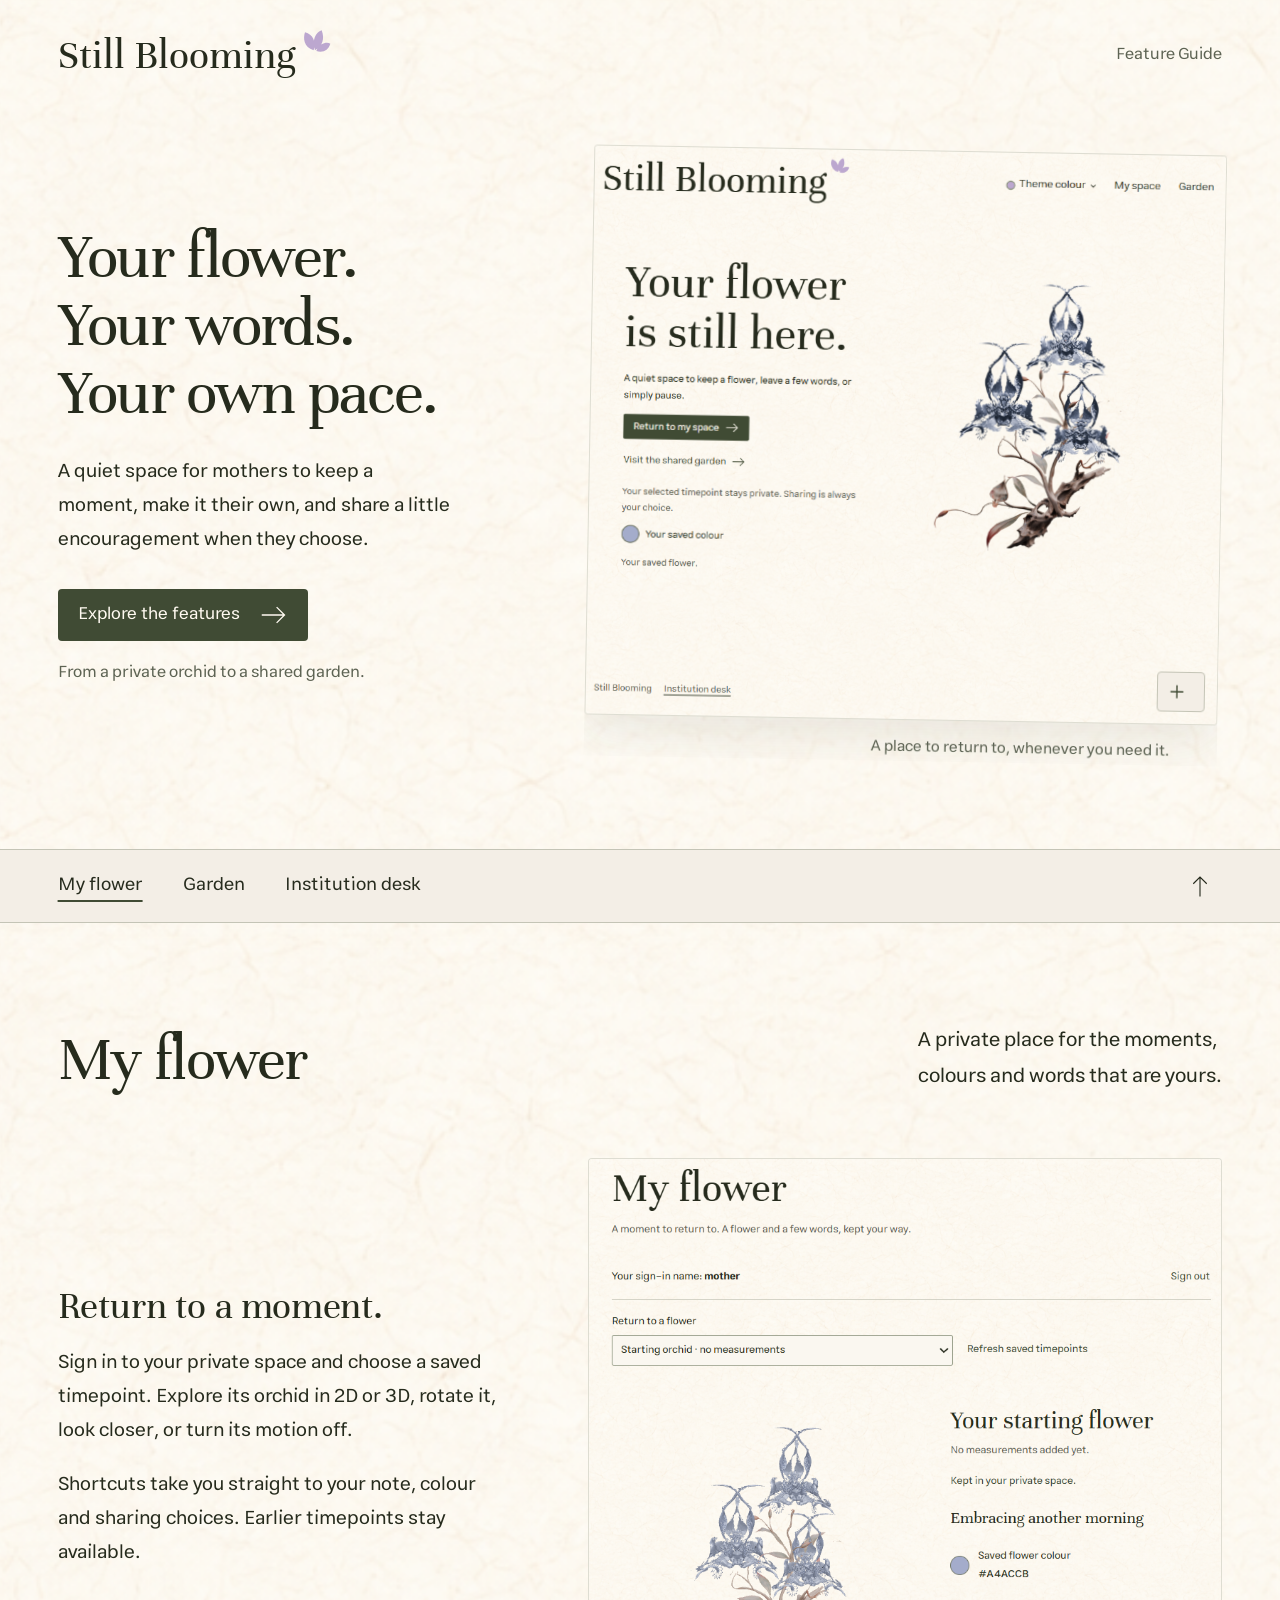
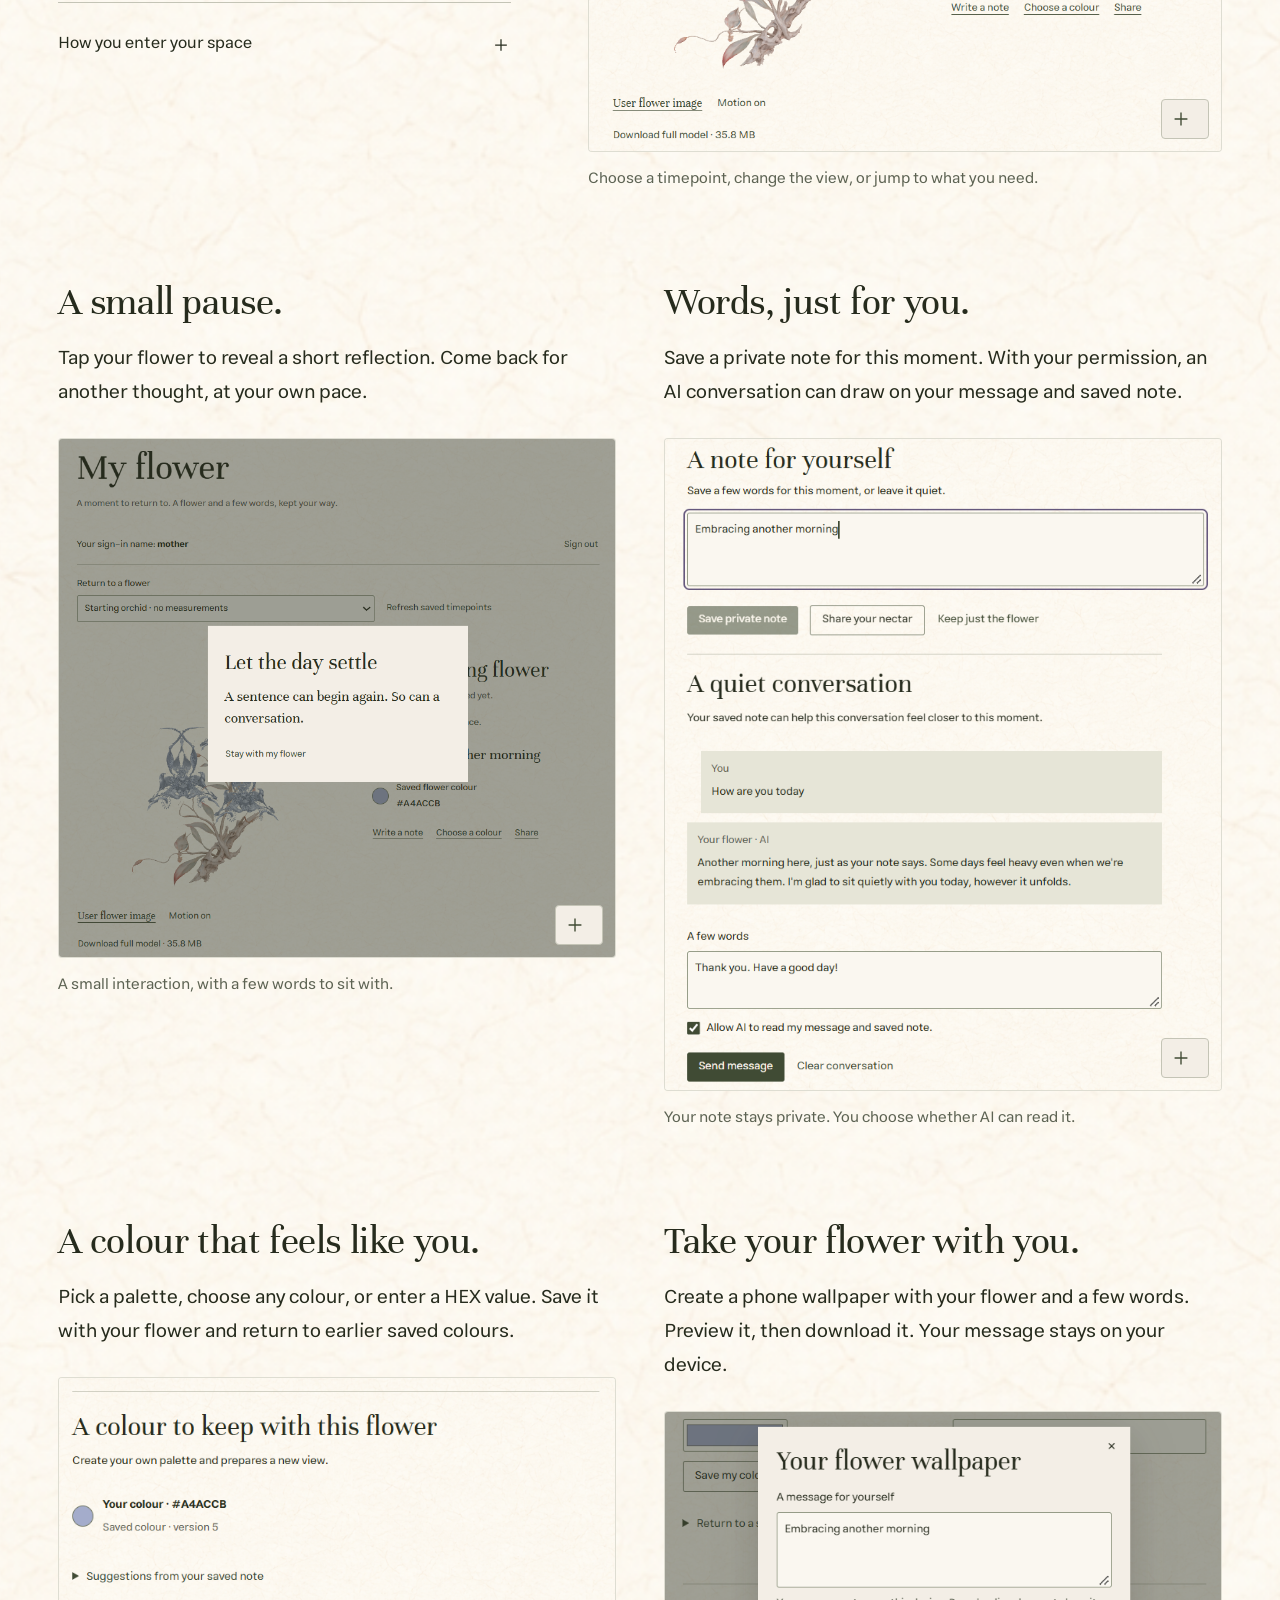
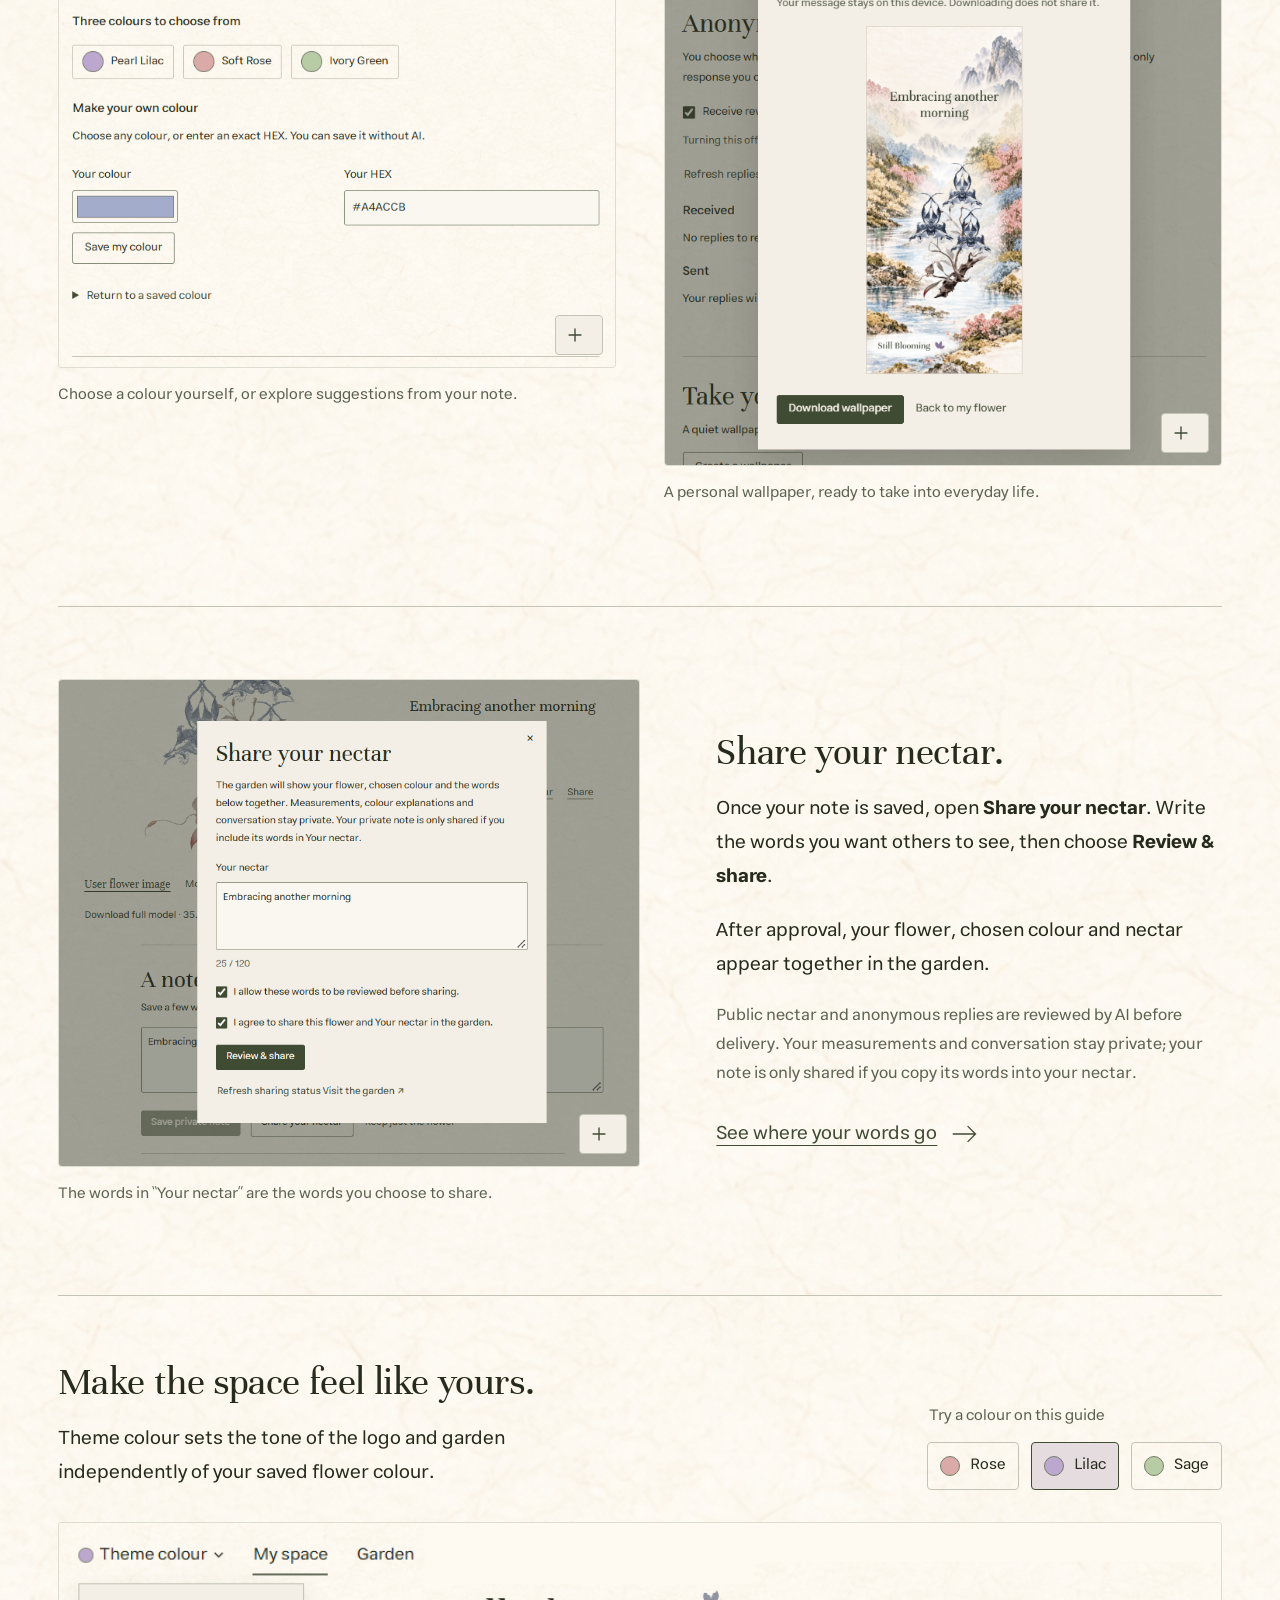
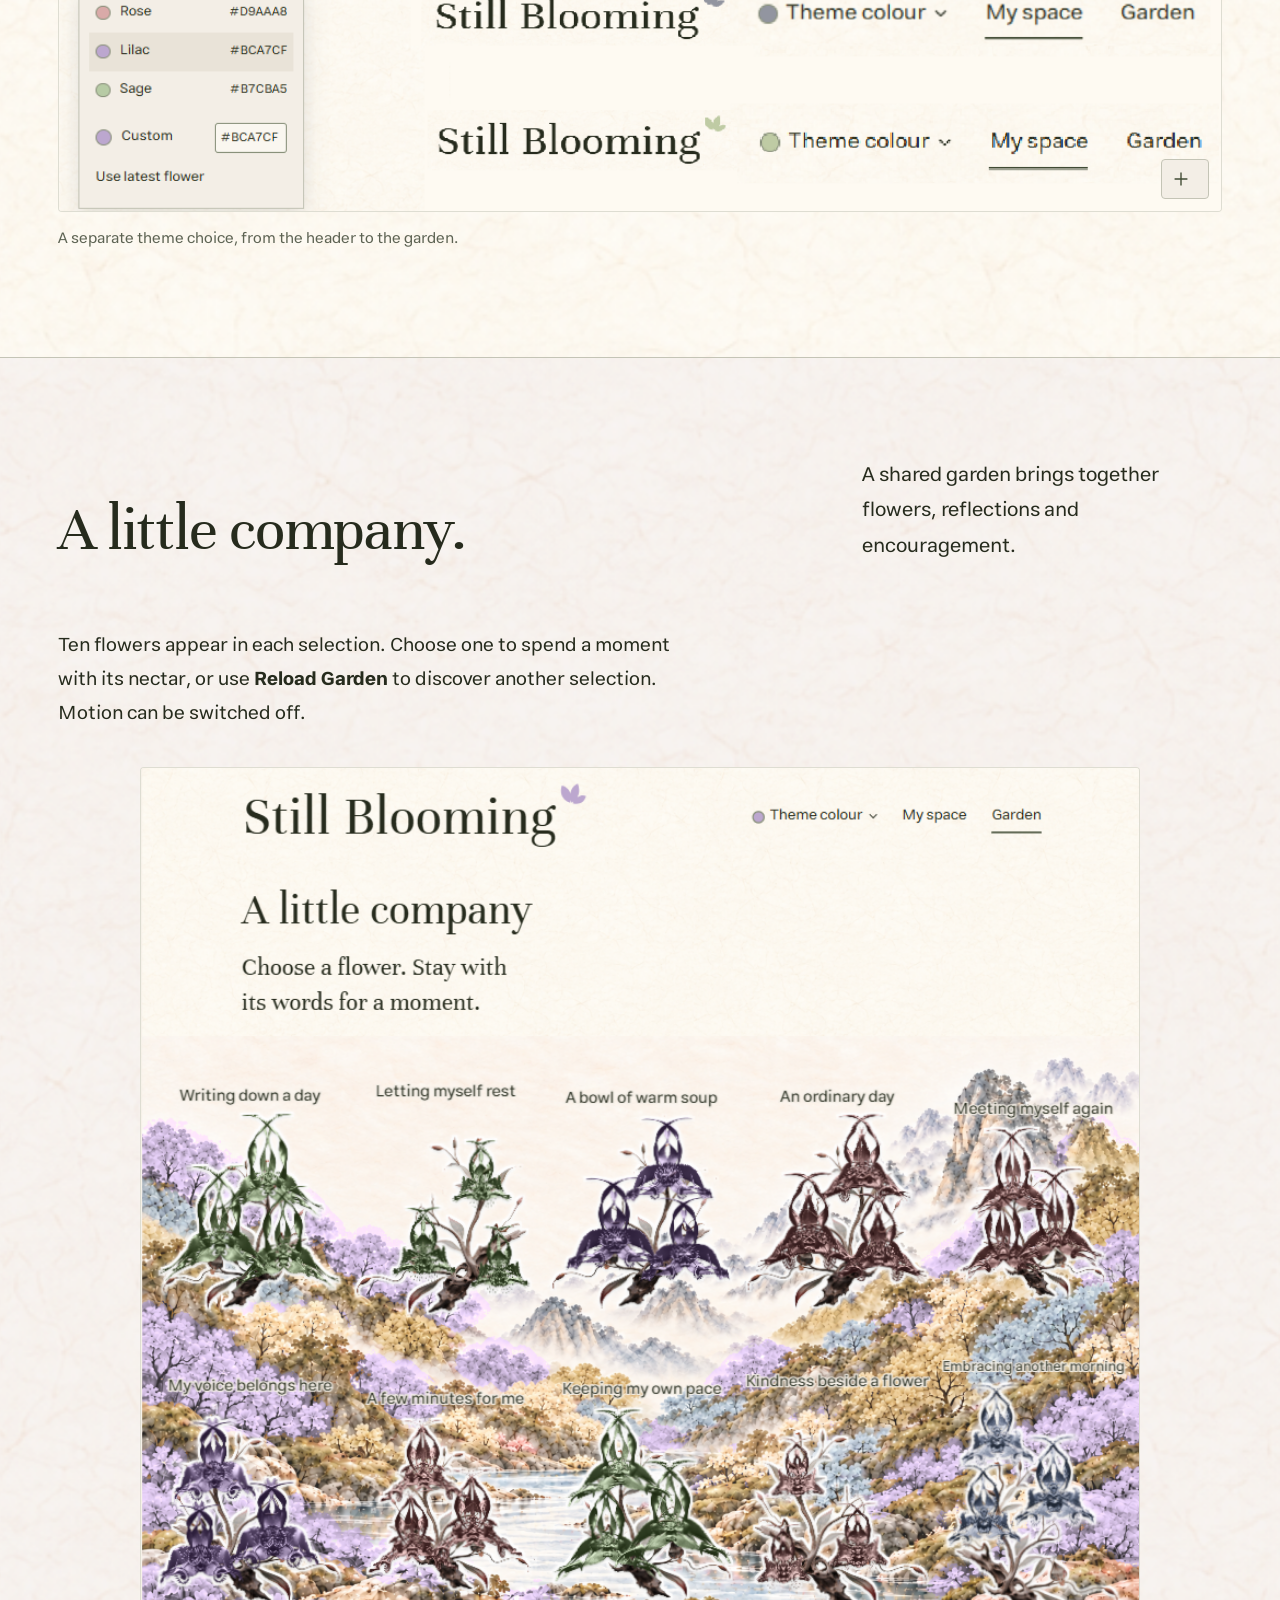
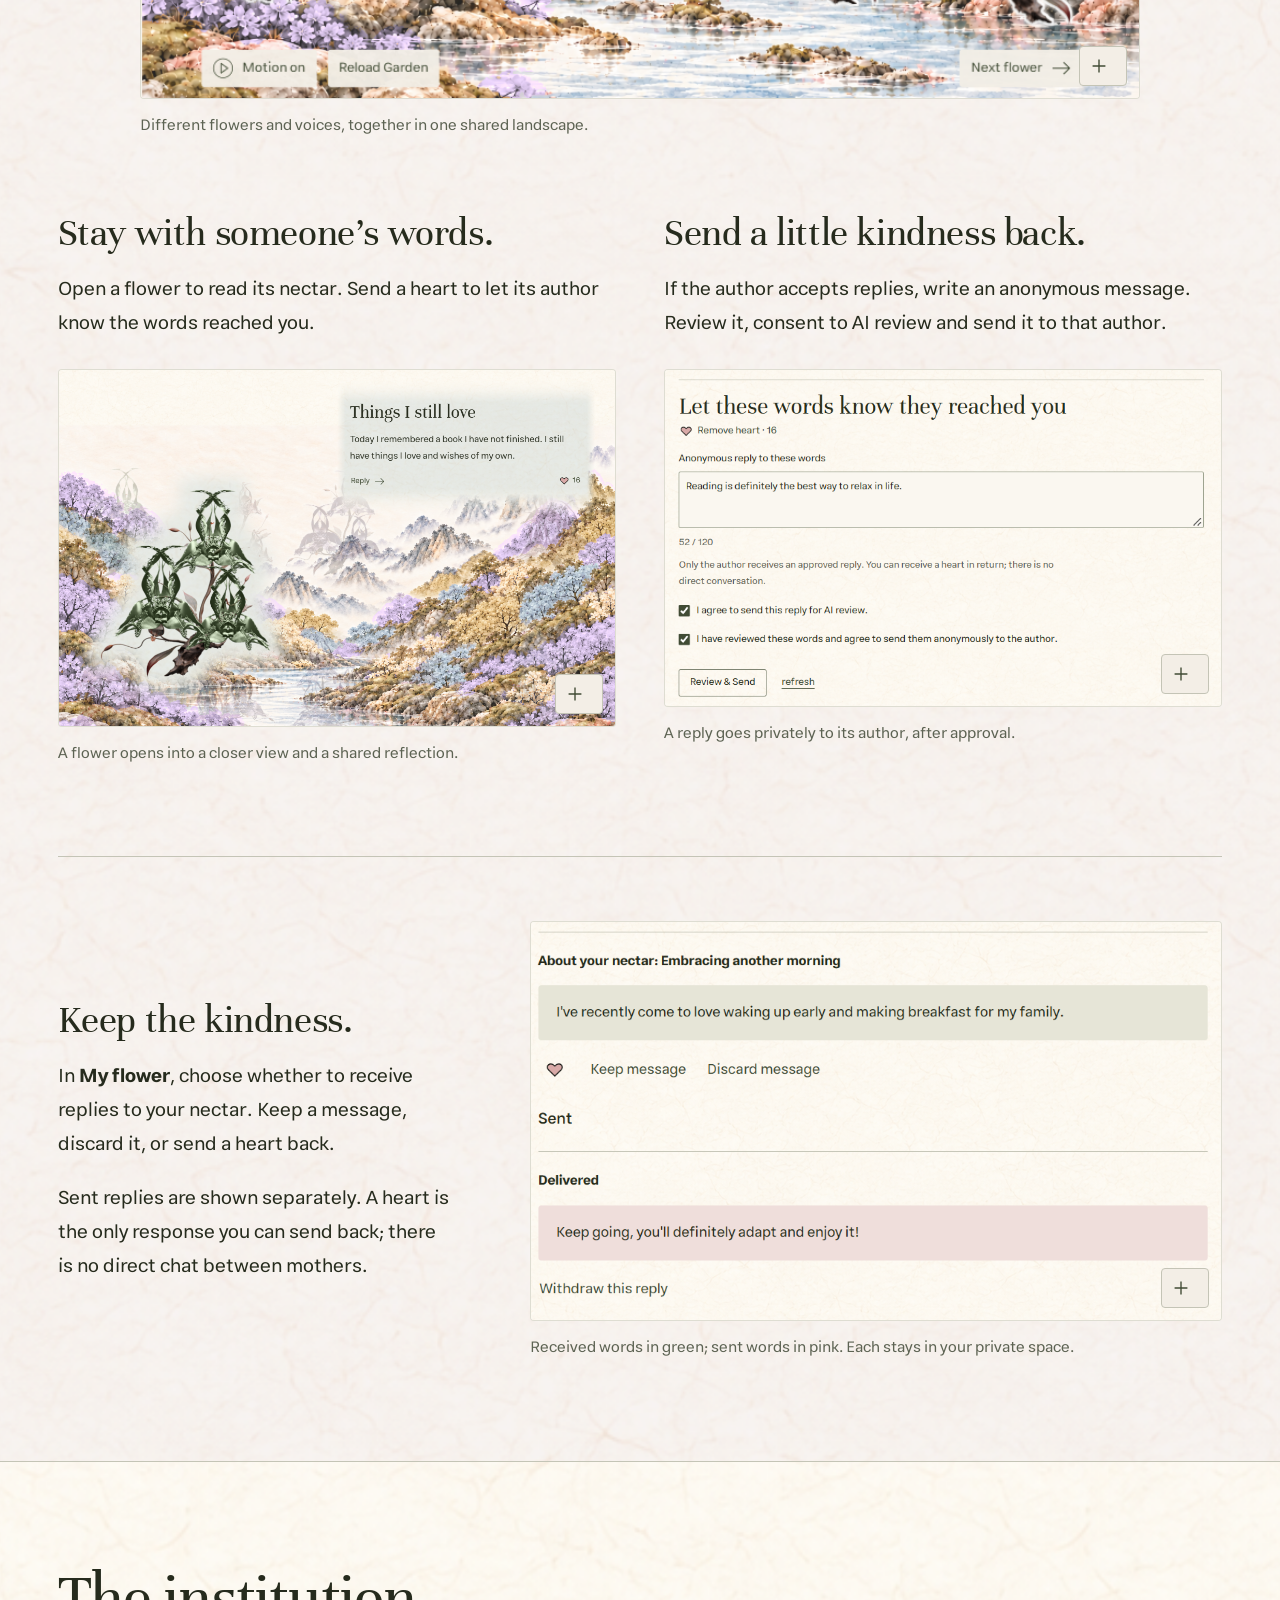
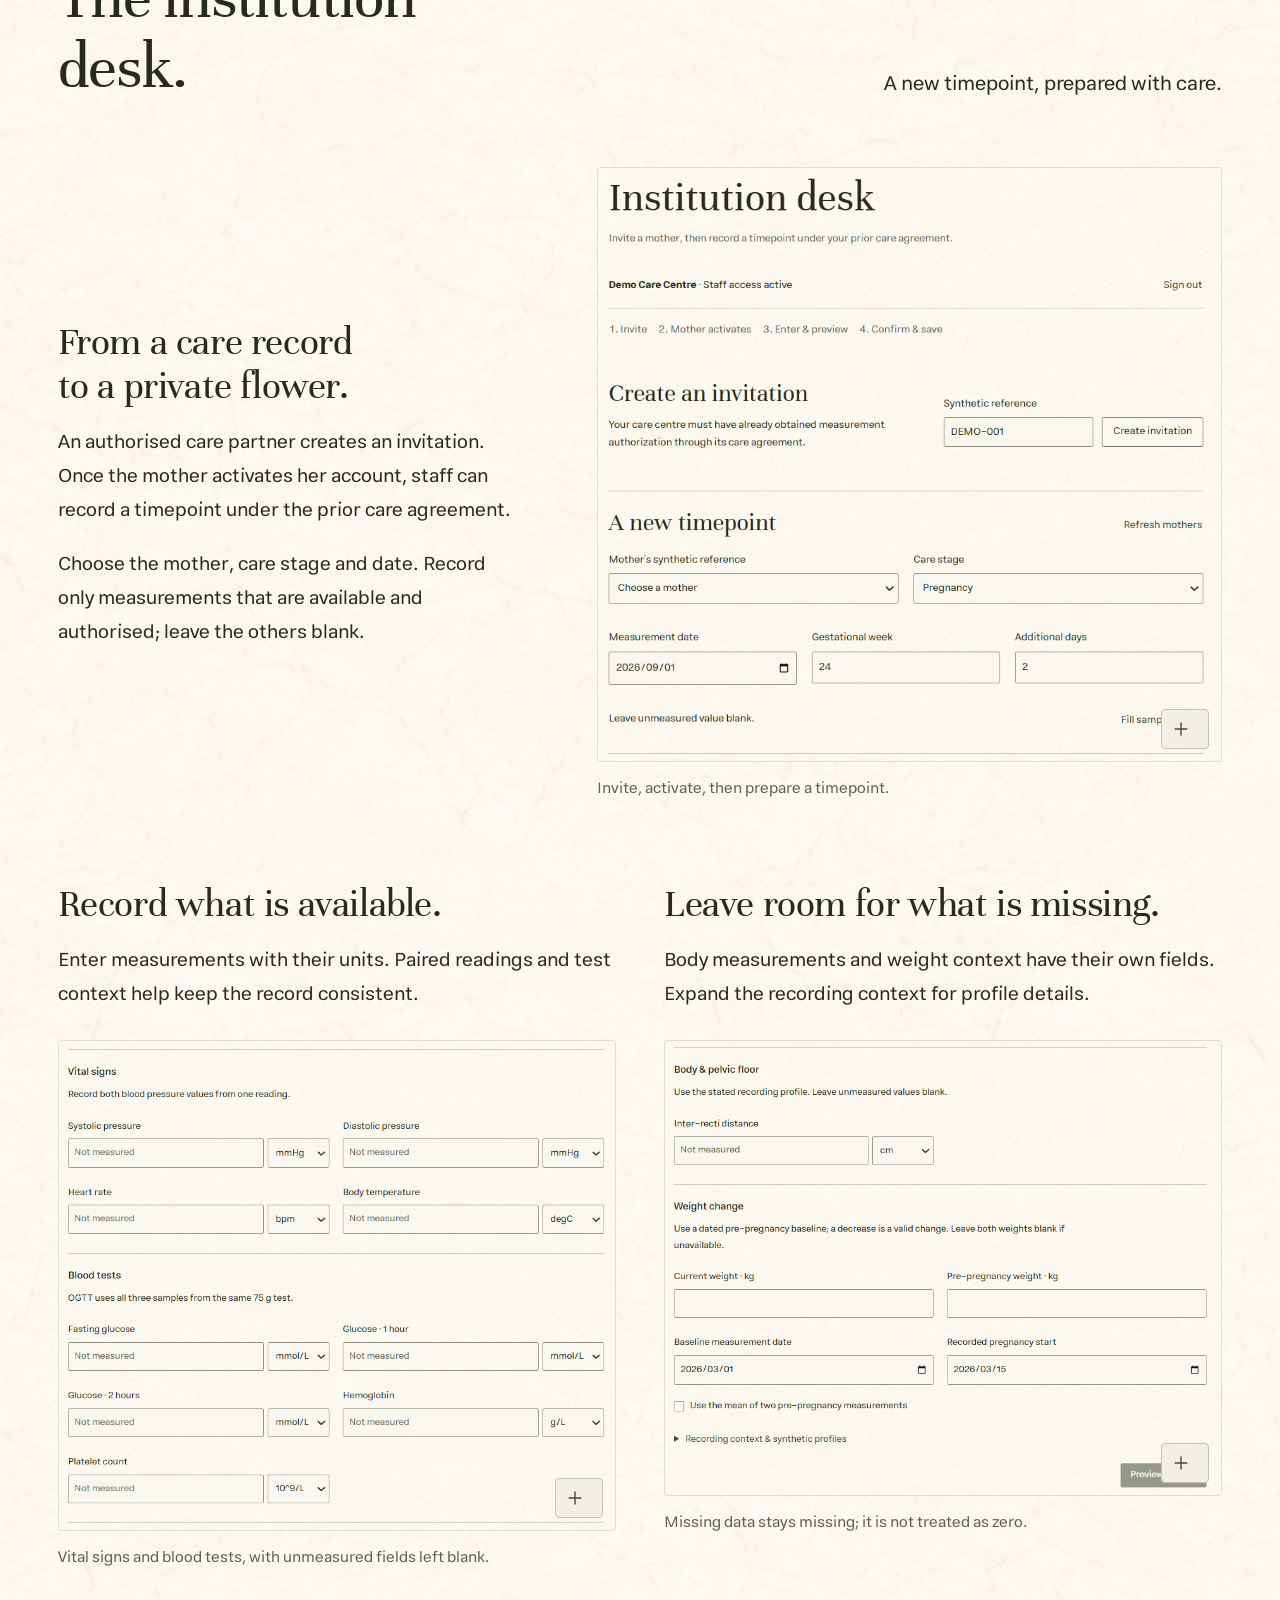
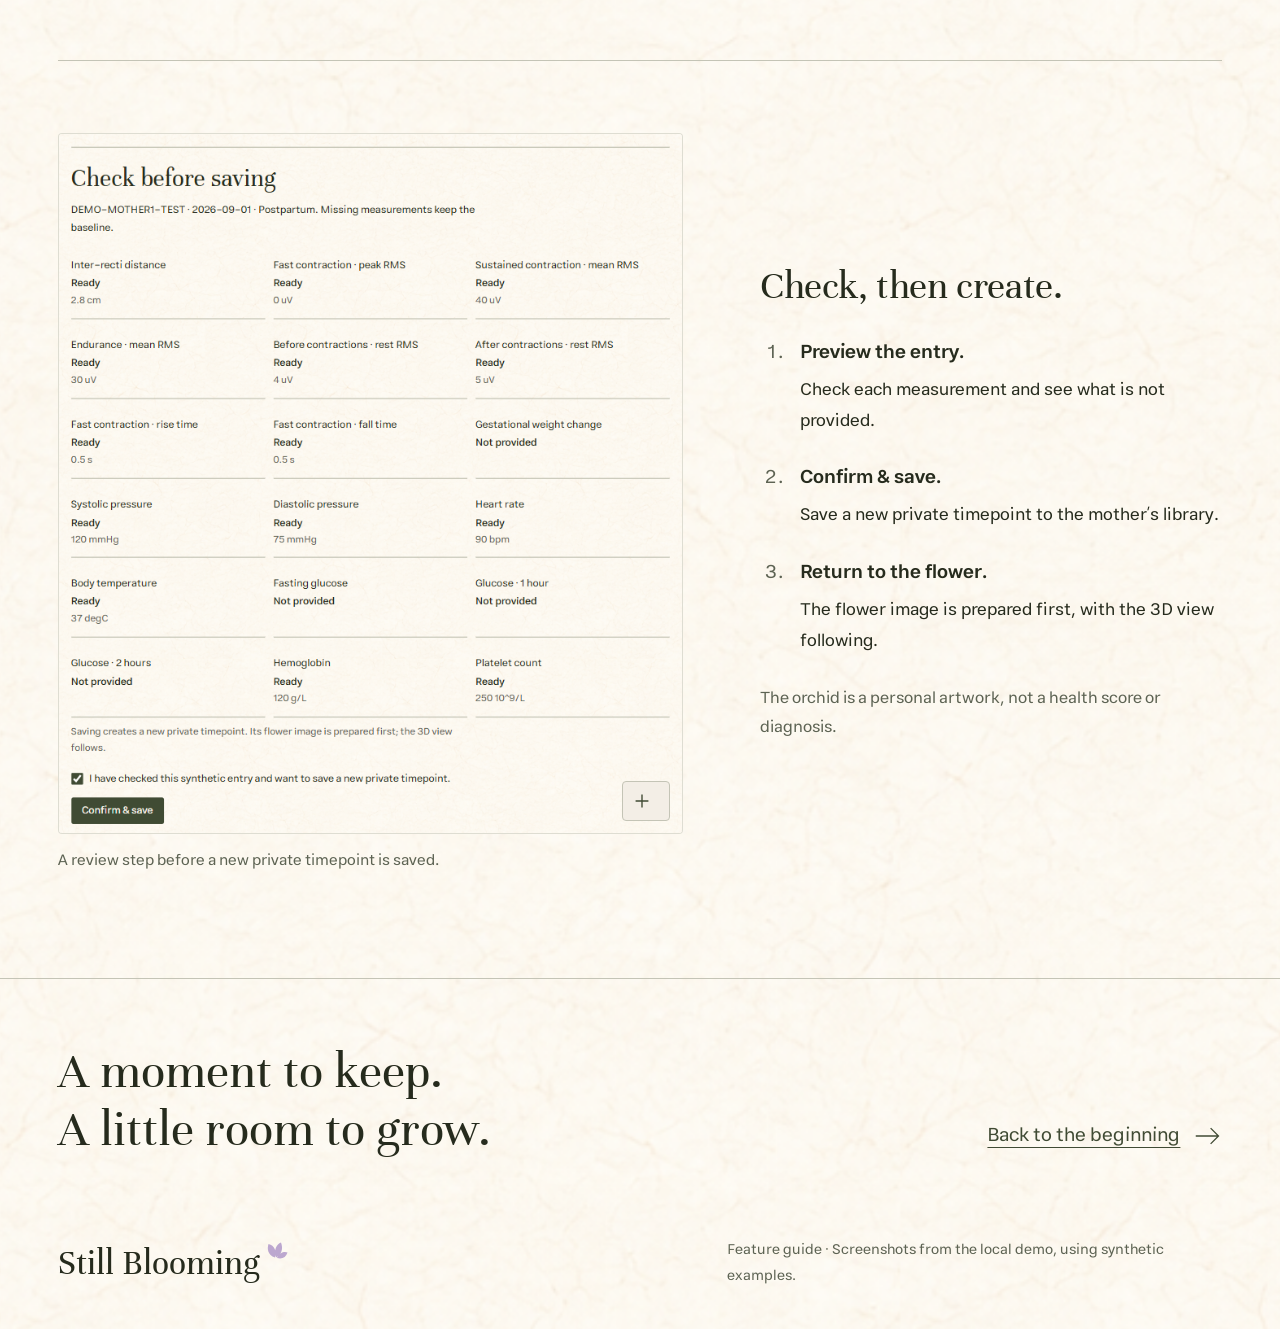
==== index.html @ c8c2586f "Add files via upload Add a feature guide page" ====
<!doctype html>
<html lang="en">
<head>
<meta charset="utf-8"><meta name="viewport" content="width=device-width, initial-scale=1">
<meta name="theme-color" content="#f3eee6"><meta name="description" content="Explore Still Blooming: a private orchid, words of your own, and a shared garden. A visual guide to My flower, Garden, and the Institution desk.">
<title>Still Blooming — Explore the features</title>
<link rel="icon" href="./assets/favicon.svg?v=2" type="image/svg+xml" sizes="any">
<link rel="icon" href="./assets/favicon.png?v=2" type="image/png" sizes="32x32">
<link rel="preload" href="./assets/fonts/Unna-Regular.ttf" as="font" type="font/ttf" crossorigin>
<link rel="stylesheet" href="./styles.css"><script src="./script.js" defer></script>
</head>
<body>
<a class="skip-link" href="#main">Skip to features</a>
<header class="site-header wrap"><a class="brand" href="#top" aria-label="Still Blooming, back to top">Still Blooming<svg viewBox="0 0 48 40" aria-hidden="true"><path fill="currentColor" d="M22 31C7 26 6 13 9 4c12 3 17 14 13 27Z M24 31C19 16 25 4 34 1c5 13 1 24-10 30Z M26 32c5-12 16-14 21-11-3 10-11 14-21 11Z"/></svg></a><span class="guide-label">Feature Guide</span></header>
<main id="main">
<div id="top" class="hero wrap">
<div class="hero-copy"><h1>Your flower.<br>Your words.<br>Your own pace.</h1><p>A quiet space for mothers to keep a moment, make it their own, and share a little encouragement when they choose.</p><a class="primary-link" href="#my-flower">Explore the features <svg viewBox="0 0 32 24" aria-hidden="true"><path d="M2 12h26M19 3l9 9-9 9" fill="none" stroke="currentColor" stroke-width="1.5"/></svg></a><p class="hero-note">From a private orchid to a shared garden.</p></div>
<div class="hero-image"><figure class="screen"><a class="screen-link" href="images/01.png" data-viewer aria-label="Enlarge: Still Blooming home with a sculptural orchid and links to the private space and shared garden"><img src="images/01.png" width="943" height="849" alt="Still Blooming home with a sculptural orchid and links to the private space and shared garden" fetchpriority="high" decoding="async"><span class="enlarge"><svg viewBox="0 0 24 24" aria-hidden="true"><path d="M5 12h14M12 5v14" fill="none" stroke="currentColor" stroke-width="1.5"/></svg><span>View screenshot</span></span></a><figcaption>A place to return to, whenever you need it.</figcaption></figure></div>
</div>
<nav class="chapter-nav" aria-label="Feature chapters"><div class="wrap nav-inner"><a href="#my-flower" aria-current="location">My flower</a><a href="#garden">Garden</a><a href="#institution">Institution desk</a><a class="to-top" href="#top" aria-label="Back to top"><svg viewBox="0 0 32 24" aria-hidden="true"><path d="M2 12h26M19 3l9 9-9 9" fill="none" stroke="currentColor" stroke-width="1.5"/></svg></a></div></nav>
<section id="my-flower" class="chapter wrap" aria-labelledby="flower-title">
<div class="chapter-heading"><h2 id="flower-title">My flower</h2><p>A private place for the moments,<br class="desktop-break"> colours and words that are yours.</p></div>
<div class="feature-row overview-row">
<div class="feature-copy"><h3>Return to a moment.</h3><p>Sign in to your private space and choose a saved timepoint. Explore its orchid in 2D or 3D, rotate it, look closer, or turn its motion off.</p><p>Shortcuts take you straight to your note, colour and sharing choices. Earlier timepoints stay available.</p>
<details class="entry-detail"><summary>How you enter your space <svg viewBox="0 0 24 24" aria-hidden="true"><path d="M5 12h14M12 5v14" fill="none" stroke="currentColor" stroke-width="1.5"/></svg></summary><p>An invitation lets you activate your account. After that, return with your orchid sign-in name and password.</p><figure class="screen"><a class="screen-link" href="images/02.png" data-viewer aria-label="Enlarge: Sign-in screen for a mother’s private orchid account"><img src="images/02.png" width="955" height="837" alt="Sign-in screen for a mother’s private orchid account" loading="lazy" decoding="async"><span class="enlarge"><svg viewBox="0 0 24 24" aria-hidden="true"><path d="M5 12h14M12 5v14" fill="none" stroke="currentColor" stroke-width="1.5"/></svg><span>View screenshot</span></span></a><figcaption>Your sign-in opens your private orchid space.</figcaption></figure></details></div>
<figure class="screen"><a class="screen-link" href="images/03.png" data-viewer aria-label="Enlarge: My flower with a saved orchid, timepoint selector, motion control and note, colour and sharing shortcuts"><img src="images/03.png" width="889" height="831" alt="My flower with a saved orchid, timepoint selector, motion control and note, colour and sharing shortcuts" loading="lazy" decoding="async"><span class="enlarge"><svg viewBox="0 0 24 24" aria-hidden="true"><path d="M5 12h14M12 5v14" fill="none" stroke="currentColor" stroke-width="1.5"/></svg><span>View screenshot</span></span></a><figcaption>Choose a timepoint, change the view, or jump to what you need.</figcaption></figure>
</div>
<div class="feature-pair">
<article class="feature"><h3>A small pause.</h3><p>Tap your flower to reveal a short reflection. Come back for another thought, at your own pace.</p><figure class="screen"><a class="screen-link" href="images/04.png" data-viewer aria-label="Enlarge: A reflection opens when the private orchid is tapped"><img src="images/04.png" width="897" height="835" alt="A reflection opens when the private orchid is tapped" loading="lazy" decoding="async"><span class="enlarge"><svg viewBox="0 0 24 24" aria-hidden="true"><path d="M5 12h14M12 5v14" fill="none" stroke="currentColor" stroke-width="1.5"/></svg><span>View screenshot</span></span></a><figcaption>A small interaction, with a few words to sit with.</figcaption></figure></article>
<article class="feature"><h3>Words, just for you.</h3><p>Save a private note for this moment. With your permission, an AI conversation can draw on your message and saved note.</p><figure class="screen"><a class="screen-link" href="images/05.png" data-viewer aria-label="Enlarge: Saved private note and a consented AI conversation with the flower"><img src="images/05.png" width="726" height="849" alt="Saved private note and a consented AI conversation with the flower" loading="lazy" decoding="async"><span class="enlarge"><svg viewBox="0 0 24 24" aria-hidden="true"><path d="M5 12h14M12 5v14" fill="none" stroke="currentColor" stroke-width="1.5"/></svg><span>View screenshot</span></span></a><figcaption>Your note stays private. You choose whether AI can read it.</figcaption></figure></article>
</div>
<div class="feature-pair">
<article class="feature"><h3>A colour that feels like you.</h3><p>Pick a palette, choose any colour, or enter a HEX value. Save it with your flower and return to earlier saved colours.</p><figure class="screen"><a class="screen-link" href="images/06.png" data-viewer aria-label="Enlarge: Flower colour settings with three palettes, a custom picker, HEX input and saved colour versions"><img src="images/06.png" width="712" height="753" alt="Flower colour settings with three palettes, a custom picker, HEX input and saved colour versions" loading="lazy" decoding="async"><span class="enlarge"><svg viewBox="0 0 24 24" aria-hidden="true"><path d="M5 12h14M12 5v14" fill="none" stroke="currentColor" stroke-width="1.5"/></svg><span>View screenshot</span></span></a><figcaption>Choose a colour yourself, or explore suggestions from your note.</figcaption></figure></article>
<article class="feature"><h3>Take your flower with you.</h3><p>Create a phone wallpaper with your flower and a few words. Preview it, then download it. Your message stays on your device.</p><figure class="screen"><a class="screen-link" href="images/07.png" data-viewer aria-label="Enlarge: Wallpaper preview with a personal message, orchid, mountain landscape and download control"><img src="images/07.png" width="717" height="841" alt="Wallpaper preview with a personal message, orchid, mountain landscape and download control" loading="lazy" decoding="async"><span class="enlarge"><svg viewBox="0 0 24 24" aria-hidden="true"><path d="M5 12h14M12 5v14" fill="none" stroke="currentColor" stroke-width="1.5"/></svg><span>View screenshot</span></span></a><figcaption>A personal wallpaper, ready to take into everyday life.</figcaption></figure></article>
</div>
<article class="feature-row share-row">
<figure class="screen"><a class="screen-link" href="images/08.png" data-viewer aria-label="Enlarge: Share your nectar dialog with public message, review consent and sharing consent"><img src="images/08.png" width="847" height="709" alt="Share your nectar dialog with public message, review consent and sharing consent" loading="lazy" decoding="async"><span class="enlarge"><svg viewBox="0 0 24 24" aria-hidden="true"><path d="M5 12h14M12 5v14" fill="none" stroke="currentColor" stroke-width="1.5"/></svg><span>View screenshot</span></span></a><figcaption>The words in “Your nectar” are the words you choose to share.</figcaption></figure>
<div class="feature-copy"><h3>Share your nectar.</h3><p>Once your note is saved, open <strong>Share your nectar</strong>. Write the words you want others to see, then choose <strong>Review &amp; share</strong>.</p><p>After approval, your flower, chosen colour and nectar appear together in the garden.</p><p class="quiet-note">Public nectar and anonymous replies are reviewed by AI before delivery. Your measurements and conversation stay private; your note is only shared if you copy its words into your nectar.</p><a class="text-link" href="#garden">See where your words go <svg viewBox="0 0 32 24" aria-hidden="true"><path d="M2 12h26M19 3l9 9-9 9" fill="none" stroke="currentColor" stroke-width="1.5"/></svg></a></div>
</article>
<article class="theme-feature"><div class="theme-intro"><div><h3>Make the space feel like yours.</h3><p>Theme colour sets the tone of the logo and garden independently of your saved flower colour.</p></div><fieldset class="theme-controls"><legend>Try a colour on this guide</legend><button type="button" data-theme="rose" aria-pressed="false"><span class="swatch rose"></span>Rose</button><button type="button" data-theme="lilac" aria-pressed="true"><span class="swatch lilac"></span>Lilac</button><button type="button" data-theme="sage" aria-pressed="false"><span class="swatch sage"></span>Sage</button></fieldset></div><figure class="screen"><a class="screen-link" href="images/09.png" data-viewer aria-label="Enlarge: Theme colour menu and logo examples in lilac and sage"><img src="images/09.png" width="1081" height="268" alt="Theme colour menu and logo examples in lilac and sage" loading="lazy" decoding="async"><span class="enlarge"><svg viewBox="0 0 24 24" aria-hidden="true"><path d="M5 12h14M12 5v14" fill="none" stroke="currentColor" stroke-width="1.5"/></svg><span>View screenshot</span></span></a><figcaption>A separate theme choice, from the header to the garden.</figcaption></figure></article>
</section>
<section id="garden" class="garden-chapter" aria-labelledby="garden-title"><div class="wrap">
<div class="chapter-heading"><h2 id="garden-title">A little company.</h2><p>A shared garden brings together flowers, reflections and encouragement.</p></div>
<div class="garden-intro"><p>Ten flowers appear in each selection. Choose one to spend a moment with its nectar, or use <strong>Reload Garden</strong> to discover another selection. Motion can be switched off.</p></div>
<figure class="screen"><a class="screen-link" href="images/14.png" data-viewer aria-label="Enlarge: Garden with ten orchids and their shared words in a layered mountain and river landscape"><img src="images/14.png" width="912" height="850" alt="Garden with ten orchids and their shared words in a layered mountain and river landscape" loading="lazy" decoding="async"><span class="enlarge"><svg viewBox="0 0 24 24" aria-hidden="true"><path d="M5 12h14M12 5v14" fill="none" stroke="currentColor" stroke-width="1.5"/></svg><span>View screenshot</span></span></a><figcaption>Different flowers and voices, together in one shared landscape.</figcaption></figure>
<div class="feature-pair garden-pair"><article class="feature"><h3>Stay with someone’s words.</h3><p>Open a flower to read its nectar. Send a heart to let its author know the words reached you.</p><figure class="screen"><a class="screen-link" href="images/15.png" data-viewer aria-label="Enlarge: Selected garden flower with the nectar Things I still love and an anonymous heart control"><img src="images/15.png" width="1074" height="687" alt="Selected garden flower with the nectar Things I still love and an anonymous heart control" loading="lazy" decoding="async"><span class="enlarge"><svg viewBox="0 0 24 24" aria-hidden="true"><path d="M5 12h14M12 5v14" fill="none" stroke="currentColor" stroke-width="1.5"/></svg><span>View screenshot</span></span></a><figcaption>A flower opens into a closer view and a shared reflection.</figcaption></figure></article><article class="feature"><h3>Send a little kindness back.</h3><p>If the author accepts replies, write an anonymous message. Review it, consent to AI review and send it to that author.</p><figure class="screen"><a class="screen-link" href="images/16.png" data-viewer aria-label="Enlarge: Anonymous reply form with review consent and Review and Send button"><img src="images/16.png" width="816" height="493" alt="Anonymous reply form with review consent and Review and Send button" loading="lazy" decoding="async"><span class="enlarge"><svg viewBox="0 0 24 24" aria-hidden="true"><path d="M5 12h14M12 5v14" fill="none" stroke="currentColor" stroke-width="1.5"/></svg><span>View screenshot</span></span></a><figcaption>A reply goes privately to its author, after approval.</figcaption></figure></article></div>
<article class="feature-row inbox-row"><div class="feature-copy"><h3>Keep the kindness.</h3><p>In <strong>My flower</strong>, choose whether to receive replies to your nectar. Keep a message, discard it, or send a heart back.</p><p>Sent replies are shown separately. A heart is the only response you can send back; there is no direct chat between mothers.</p></div><figure class="screen"><a class="screen-link" href="images/17.png" data-viewer aria-label="Enlarge: Private received and delivered replies, with keep, discard, return heart and withdraw controls"><img src="images/17.png" width="928" height="535" alt="Private received and delivered replies, with keep, discard, return heart and withdraw controls" loading="lazy" decoding="async"><span class="enlarge"><svg viewBox="0 0 24 24" aria-hidden="true"><path d="M5 12h14M12 5v14" fill="none" stroke="currentColor" stroke-width="1.5"/></svg><span>View screenshot</span></span></a><figcaption>Received words in green; sent words in pink. Each stays in your private space.</figcaption></figure></article>
</div></section>
<section id="institution" class="chapter wrap institution-chapter" aria-labelledby="institution-title">
<div class="chapter-heading"><h2 id="institution-title">The institution desk.</h2><p>A new timepoint, prepared with care.</p></div>
<article class="feature-row institution-intro"><div class="feature-copy"><h3>From a care record to a private flower.</h3><p>An authorised care partner creates an invitation. Once the mother activates her account, staff can record a timepoint under the prior care agreement.</p><p>Choose the mother, care stage and date. Record only measurements that are available and authorised; leave the others blank.</p></div><figure class="screen"><a class="screen-link" href="images/18.png" data-viewer aria-label="Enlarge: Institution desk with invitation form, mother selector, pregnancy or postpartum stage, and measurement date"><img src="images/18.png" width="883" height="840" alt="Institution desk with invitation form, mother selector, pregnancy or postpartum stage, and measurement date" loading="lazy" decoding="async"><span class="enlarge"><svg viewBox="0 0 24 24" aria-hidden="true"><path d="M5 12h14M12 5v14" fill="none" stroke="currentColor" stroke-width="1.5"/></svg><span>View screenshot</span></span></a><figcaption>Invite, activate, then prepare a timepoint.</figcaption></figure></article>
<div class="feature-pair form-pair"><article class="feature"><h3>Record what is available.</h3><p>Enter measurements with their units. Paired readings and test context help keep the record consistent.</p><figure class="screen"><a class="screen-link" href="images/19.png" data-viewer aria-label="Enlarge: Institution measurement fields for blood pressure, heart rate, temperature, glucose and blood count"><img src="images/19.png" width="874" height="768" alt="Institution measurement fields for blood pressure, heart rate, temperature, glucose and blood count" loading="lazy" decoding="async"><span class="enlarge"><svg viewBox="0 0 24 24" aria-hidden="true"><path d="M5 12h14M12 5v14" fill="none" stroke="currentColor" stroke-width="1.5"/></svg><span>View screenshot</span></span></a><figcaption>Vital signs and blood tests, with unmeasured fields left blank.</figcaption></figure></article><article class="feature"><h3>Leave room for what is missing.</h3><p>Body measurements and weight context have their own fields. Expand the recording context for profile details.</p><figure class="screen"><a class="screen-link" href="images/20.png" data-viewer aria-label="Enlarge: Body measurement and pregnancy weight fields with expandable recording context"><img src="images/20.png" width="880" height="717" alt="Body measurement and pregnancy weight fields with expandable recording context" loading="lazy" decoding="async"><span class="enlarge"><svg viewBox="0 0 24 24" aria-hidden="true"><path d="M5 12h14M12 5v14" fill="none" stroke="currentColor" stroke-width="1.5"/></svg><span>View screenshot</span></span></a><figcaption>Missing data stays missing; it is not treated as zero.</figcaption></figure></article></div>
<article class="feature-row preview-row"><figure class="screen"><a class="screen-link" href="images/21.png" data-viewer aria-label="Enlarge: Check before saving screen with ready and not provided measurement statuses and Confirm and save button"><img src="images/21.png" width="766" height="859" alt="Check before saving screen with ready and not provided measurement statuses and Confirm and save button" loading="lazy" decoding="async"><span class="enlarge"><svg viewBox="0 0 24 24" aria-hidden="true"><path d="M5 12h14M12 5v14" fill="none" stroke="currentColor" stroke-width="1.5"/></svg><span>View screenshot</span></span></a><figcaption>A review step before a new private timepoint is saved.</figcaption></figure><div class="feature-copy"><h3>Check, then create.</h3><ol class="care-steps"><li><strong>Preview the entry.</strong><span>Check each measurement and see what is not provided.</span></li><li><strong>Confirm &amp; save.</strong><span>Save a new private timepoint to the mother’s library.</span></li><li><strong>Return to the flower.</strong><span>The flower image is prepared first, with the 3D view following.</span></li></ol><p class="quiet-note">The orchid is a personal artwork, not a health score or diagnosis.</p></div></article>
</section>
<div class="closing wrap"><p>A moment to keep.<br>A little room to grow.</p><a class="text-link" href="#top">Back to the beginning <svg viewBox="0 0 32 24" aria-hidden="true"><path d="M2 12h26M19 3l9 9-9 9" fill="none" stroke="currentColor" stroke-width="1.5"/></svg></a></div>
</main>
<footer class="site-footer wrap"><a class="brand footer-brand" href="#top">Still Blooming<svg viewBox="0 0 48 40" aria-hidden="true"><path fill="currentColor" d="M22 31C7 26 6 13 9 4c12 3 17 14 13 27Z M24 31C19 16 25 4 34 1c5 13 1 24-10 30Z M26 32c5-12 16-14 21-11-3 10-11 14-21 11Z"/></svg></a><p>Feature guide · Screenshots from the local demo, using synthetic examples.</p></footer>
<dialog class="image-dialog" aria-label="Screenshot viewer"><div class="viewer-toolbar"><span id="viewer-count"></span><div class="viewer-tools"><button type="button" id="viewer-size" aria-pressed="false">Actual size</button><button type="button" id="viewer-close" aria-label="Close screenshot">Close <span aria-hidden="true">×</span></button></div></div><div class="viewer-stage" tabindex="0" aria-label="Screenshot; scroll to explore at actual size"><img id="viewer-image" src="images/01.png" alt="Still Blooming home screenshot"></div><div class="viewer-bottom"><button type="button" id="viewer-prev" aria-label="Previous screenshot"><svg viewBox="0 0 32 24" aria-hidden="true"><path d="M2 12h26M19 3l9 9-9 9" fill="none" stroke="currentColor" stroke-width="1.5"/></svg></button><p id="viewer-caption" aria-live="polite"></p><button type="button" id="viewer-next" aria-label="Next screenshot"><svg viewBox="0 0 32 24" aria-hidden="true"><path d="M2 12h26M19 3l9 9-9 9" fill="none" stroke="currentColor" stroke-width="1.5"/></svg></button></div></dialog>
</body></html>
---- styles.css ----
@font-face{font-family:Unna;src:url('./assets/fonts/Unna-Regular.ttf') format('truetype');font-weight:400;font-display:swap}
@font-face{font-family:Estedad;src:url('./assets/fonts/Estedad-wght.ttf') format('truetype');font-weight:100 900;font-display:swap}
:root{--paper:#f3eee6;--ink:#262b1d;--green:#404b34;--muted:#5d6353;--line:#c4c4b6;--focus:#65587d;--theme:#bca7cf;--field:#faf7f0;font:400 20px/1.7 Estedad,system-ui,sans-serif;color:var(--ink);background:var(--paper);font-synthesis:none;scroll-behavior:smooth;scroll-padding-top:90px;scrollbar-color:#9f9f8e var(--paper)}
*{box-sizing:border-box}body{margin:0;background-image:url('./assets/paper.png');background-size:900px auto}h1,h2,h3,p,figure{margin:0}h1,h2,h3{font-family:Unna,Georgia,serif;font-weight:400;line-height:1.1;text-wrap:balance}p{max-width:64ch}a{color:inherit;text-decoration-thickness:1px;text-underline-offset:6px}button{font:inherit;color:inherit;cursor:pointer}button:disabled{opacity:.45;cursor:default}button,a{-webkit-tap-highlight-color:transparent}button:focus-visible,a:focus-visible,summary:focus-visible,.viewer-stage:focus-visible{outline:3px solid var(--focus);outline-offset:5px}::selection{background:#d9c5d7;color:var(--ink)}img{display:block;max-width:100%;height:auto}svg{width:28px;height:24px;flex-shrink:0}.wrap{width:min(1320px,100%);margin-inline:auto;padding-inline:clamp(24px,4.5vw,64px)}.skip-link{position:fixed;top:12px;left:12px;z-index:100;background:var(--paper);padding:12px;transform:translateY(-160%)}.skip-link:focus{transform:none}
.site-header{display:flex;align-items:center;justify-content:space-between;gap:24px;padding-top:32px;padding-bottom:24px}.brand{display:inline-flex;gap:4px;align-items:flex-start;font:400 clamp(2rem,3.3vw,2.9rem)/1.1 Unna,Georgia,serif;text-decoration:none;white-space:nowrap}.brand svg{width:32px;height:30px;color:var(--theme);margin-top:-4px}.guide-label{font-size:.85rem;color:var(--muted)}
.hero{display:grid;grid-template-columns:.85fr 1.15fr;align-items:center;gap:clamp(32px,5vw,76px);padding-top:48px;padding-bottom:88px;min-height:690px}.hero h1{font-size:clamp(3rem,5.2vw,4rem);letter-spacing:-.025em;line-height:1.02}.hero-copy>p{margin-top:28px;max-width:33ch}.primary-link{display:inline-flex;align-items:center;justify-content:center;gap:20px;min-height:52px;padding:10px 20px;background:var(--green);color:#fffaf1;border-radius:4px;text-decoration:none;margin-top:32px;font-size:.9rem}.primary-link:hover{background:#303c27}.hero-copy>.hero-note{font-size:.85rem;color:var(--muted);margin-top:18px}.hero-image{transform:rotate(1deg)}.hero-image .screen-link{box-shadow:0 18px 48px #262b1d16}.hero-image figcaption{text-align:right}.hero .screen{animation:arrive 650ms cubic-bezier(.16,1,.3,1) both}@keyframes arrive{from{clip-path:inset(0 0 4% 0);transform:translateY(18px)}to{clip-path:inset(0);transform:translateY(0)}}
.chapter-nav{position:sticky;top:0;z-index:10;background:var(--paper);border-block:1px solid var(--line)}.nav-inner{display:flex;align-items:center;gap:40px;min-height:72px}.nav-inner>a{display:inline-flex;align-items:center;min-height:48px;text-decoration:none;font-size:.95rem;white-space:nowrap}.nav-inner>a[aria-current]{text-decoration:underline;text-decoration-color:var(--green);text-decoration-thickness:2px;text-underline-offset:10px}.nav-inner>a:hover{color:var(--green);text-decoration:underline}.nav-inner>.to-top{margin-left:auto;justify-content:center;width:44px}.to-top svg{transform:rotate(-90deg);width:24px}
.chapter{padding-top:100px;padding-bottom:104px;scroll-margin-top:72px}.chapter-heading{display:flex;align-items:end;justify-content:space-between;gap:40px;margin-bottom:64px}.chapter-heading h2{font-size:clamp(2.8rem,5vw,4rem);max-width:13ch;letter-spacing:-.02em}.chapter-heading>p{font-size:1.05rem;max-width:30ch}.feature-row{display:grid;grid-template-columns:1fr 1.4fr;gap:clamp(32px,6vw,88px);align-items:center}.feature-copy h3,.feature h3,.theme-feature h3{font-size:2rem;letter-spacing:-.01em;margin-bottom:18px}.feature-copy p+p{margin-top:20px}.feature-copy .quiet-note{font-size:.85rem;color:var(--muted)}.screen{min-width:0}.screen-link{position:relative;display:block;background:var(--field);border:1px solid #c4c4b680;border-radius:4px;text-decoration:none;overflow:hidden}.screen-link img{width:100%}.enlarge{position:absolute;right:12px;bottom:12px;display:flex;align-items:center;gap:8px;min-width:40px;min-height:40px;padding:6px 8px;background:var(--paper);border:1px solid var(--line);border-radius:4px;color:var(--green);font-size:.7rem}.enlarge svg{width:22px;height:22px}.enlarge>span{max-width:0;overflow:hidden;white-space:nowrap;opacity:0;transition:max-width 180ms ease-out,opacity 180ms ease-out}.screen-link:hover .enlarge>span,.screen-link:focus-visible .enlarge>span{max-width:160px;opacity:1}figcaption{color:var(--muted);font-size:.8rem;line-height:1.65;margin-top:14px;max-width:65ch}
.entry-detail{border-top:1px solid var(--line);padding-top:20px;margin-top:32px}.entry-detail summary{min-height:44px;cursor:pointer;font-size:.85rem;list-style:none;display:flex;gap:16px;justify-content:space-between;align-items:center}.entry-detail summary::-webkit-details-marker{display:none}.entry-detail summary svg{width:20px;height:20px}.entry-detail[open] summary svg{transform:rotate(45deg)}.entry-detail>p{margin-top:16px;margin-bottom:20px;font-size:.85rem}.feature-pair{display:grid;grid-template-columns:1fr 1fr;gap:48px;margin-top:88px}.feature>p{margin-bottom:28px;max-width:48ch}.feature-pair .screen{margin-top:0}.share-row{grid-template-columns:1.15fr 1fr;margin-top:100px;padding-top:72px;border-top:1px solid var(--line)}.text-link{display:inline-flex;align-items:center;gap:14px;min-height:44px;margin-top:24px;color:var(--green)}.theme-feature{margin-top:88px;padding-top:64px;border-top:1px solid var(--line)}.theme-intro{display:grid;grid-template-columns:1fr auto;gap:48px;align-items:end;margin-bottom:32px}.theme-intro p{max-width:48ch}.theme-controls{border:0;margin:0;padding:0;display:flex;gap:12px;flex-wrap:wrap}.theme-controls legend{font-size:.8rem;margin-bottom:12px;color:var(--muted)}.theme-controls button{border:1px solid var(--line);border-radius:4px;background:transparent;min-height:48px;display:flex;align-items:center;gap:10px;padding:8px 12px;font-size:.8rem}.theme-controls button[aria-pressed=true]{border-color:var(--green);background:color-mix(in srgb,var(--theme) 25%,var(--paper))}.theme-controls button:hover{border-color:var(--green)}.swatch{width:20px;height:20px;border-radius:50%;border:1px solid #777e6b;display:block}.rose{background:#d9aaa8}.lilac{background:#bca7cf}.sage{background:#b7cba5}
.garden-chapter{padding-block:100px;scroll-margin-top:72px;background:color-mix(in srgb,var(--theme) 9%,transparent);border-block:1px solid var(--line)}.garden-intro{display:flex;align-items:end;justify-content:space-between;gap:48px;margin-bottom:36px}.garden-intro>p{max-width:53ch}.image-hint{display:flex;align-items:center;gap:10px;font-size:.75rem;color:var(--muted);max-width:27ch}.image-hint svg{width:20px}.garden-chapter>.wrap>.screen{max-width:1000px;margin:auto}.garden-pair{margin-top:72px}.inbox-row{margin-top:88px;padding-top:64px;border-top:1px solid var(--line);grid-template-columns:.8fr 1.4fr}.institution-intro{grid-template-columns:.85fr 1.15fr}.form-pair{margin-top:80px}.preview-row{margin-top:88px;padding-top:72px;border-top:1px solid var(--line);grid-template-columns:1.15fr .85fr}.care-steps{margin:28px 0;padding-left:28px}.care-steps li{padding-left:12px;margin-bottom:24px}.care-steps li::marker{color:var(--muted)}.care-steps strong{display:block;font-weight:600;margin-bottom:6px}.care-steps span{display:block;font-size:.9rem}.closing{display:flex;justify-content:space-between;align-items:end;gap:32px;padding-top:64px;padding-bottom:80px;border-top:1px solid var(--line)}.closing>p{font:400 clamp(2.4rem,4vw,3.6rem)/1.12 Unna,Georgia,serif}.site-footer{display:flex;align-items:center;justify-content:space-between;gap:32px;padding-bottom:40px}.footer-brand{font-size:1.8rem}.footer-brand svg{width:24px;height:24px}.site-footer>p{font-size:.75rem;color:var(--muted);max-width:55ch}
.image-dialog{padding:0;border:0;width:min(1440px,calc(100vw - 40px));height:calc(100dvh - 40px);max-width:none;max-height:none;background:var(--paper);color:var(--ink);box-shadow:0 24px 70px #262b1d33;overflow:hidden}.image-dialog[open]{display:flex;flex-direction:column}.image-dialog::backdrop{background:#262b1dc9}.viewer-toolbar,.viewer-bottom{display:flex;justify-content:space-between;align-items:center;gap:20px;padding:12px 20px;flex-shrink:0}.viewer-toolbar{border-bottom:1px solid var(--line)}.viewer-toolbar>span{font-size:.85rem;color:var(--muted)}.viewer-tools{display:flex;gap:16px}.image-dialog button{min-width:44px;min-height:44px;border:0;background:transparent;color:var(--green);padding:6px 12px;font-size:.85rem;border-radius:4px}.image-dialog button:hover{background:#e4e4d7}.image-dialog button[aria-pressed=true]{background:#e4e4d7;text-decoration:underline;text-underline-offset:5px}#viewer-close{display:flex;align-items:center;gap:12px}#viewer-close span{font-size:1.3rem}.viewer-stage{overflow:auto;flex:1;min-height:0;display:flex;align-items:center;justify-content:center;padding:16px}.viewer-stage img{width:auto;height:auto;max-width:100%;max-height:100%;object-fit:contain;flex-shrink:0}.viewer-stage.actual-size{display:block}.viewer-stage.actual-size img{max-width:none;max-height:none;margin:auto}.viewer-bottom{border-top:1px solid var(--line)}.viewer-bottom p{font-size:.8rem;text-align:center;line-height:1.5}#viewer-prev svg{transform:rotate(180deg)}.viewer-bottom button{display:grid;place-items:center}body.viewer-open{overflow:hidden}
@media(min-width:1500px){.hero{min-height:760px}}
@media(max-width:1000px){.hero{grid-template-columns:.85fr 1fr;gap:32px;min-height:0}.hero h1{font-size:3.4rem}.hero-copy>p{font-size:.95rem}.feature-row{gap:36px}.feature-pair{gap:32px}.theme-intro{grid-template-columns:1fr}.theme-controls{gap:16px}.chapter-heading>p{font-size:.95rem}.feature-copy h3,.feature h3,.theme-feature h3{font-size:1.8rem}.garden-intro{display:block}.image-hint{max-width:none;margin-top:20px}}
@media(max-width:700px){:root{scroll-padding-top:76px}.site-header{padding-top:24px;padding-bottom:16px;align-items:start;flex-wrap:wrap;gap:12px}.brand{font-size:2rem}.brand svg{width:25px;height:25px}.guide-label{font-size:.75rem}.hero{grid-template-columns:1fr;padding-top:28px;padding-bottom:44px;gap:36px}.hero h1{font-size:clamp(3rem,13vw,4rem)}.hero-copy>p{max-width:38ch;font-size:1rem;margin-top:24px}.hero-image{transform:none}.hero-image figcaption{text-align:left}.primary-link{margin-top:24px}.nav-inner{gap:24px;min-height:64px}.nav-inner>a{font-size:.8rem;min-height:48px}.nav-inner>.to-top{display:none}.chapter{padding-top:64px;padding-bottom:64px}.chapter-heading{display:block;margin-bottom:40px}.chapter-heading h2{font-size:2.8rem;max-width:none}.chapter-heading>p{margin-top:20px;max-width:34ch}.desktop-break{display:none}.feature-row,.share-row,.inbox-row,.institution-intro,.preview-row{grid-template-columns:1fr;gap:28px}.feature-copy p,.feature>p,.garden-intro>p,.theme-intro p{font-size:.95rem}.feature-pair{grid-template-columns:1fr;gap:52px;margin-top:52px}.share-row{margin-top:64px;padding-top:48px}.share-row>.feature-copy{grid-row:1}.feature-copy h3,.feature h3,.theme-feature h3{font-size:1.9rem}.feature>p{margin-bottom:22px}.theme-feature{margin-top:64px;padding-top:48px}.theme-intro{gap:24px}.theme-controls{gap:10px}.theme-controls button{padding:8px 12px}.garden-chapter{padding-block:64px}.inbox-row{margin-top:52px;padding-top:48px}.preview-row{margin-top:52px;padding-top:48px}.preview-row>.feature-copy{grid-row:1}.care-steps{margin-bottom:0}.care-steps li{margin-bottom:20px}.closing{padding-top:48px;padding-bottom:48px;display:block}.closing>p{font-size:2.6rem}.site-footer{display:block;padding-bottom:28px}.site-footer>p{margin-top:20px}figcaption{font-size:.75rem}.image-dialog{width:100vw;height:100dvh}.viewer-toolbar,.viewer-bottom{padding:10px 12px;gap:8px}.viewer-tools{gap:4px}.image-dialog button{font-size:.75rem;padding:6px 10px}.viewer-stage{padding:12px}.viewer-bottom p{font-size:.7rem}.enlarge>span{display:none}}
@media(max-width:370px){.wrap{padding-inline:20px}.nav-inner{gap:18px}.nav-inner>a{font-size:.75rem}.theme-controls{gap:8px}.theme-controls button{padding:8px 10px}}
@media(prefers-reduced-motion:reduce){:root{scroll-behavior:auto}*,*::before,*::after{animation:none!important;transition:none!important}}
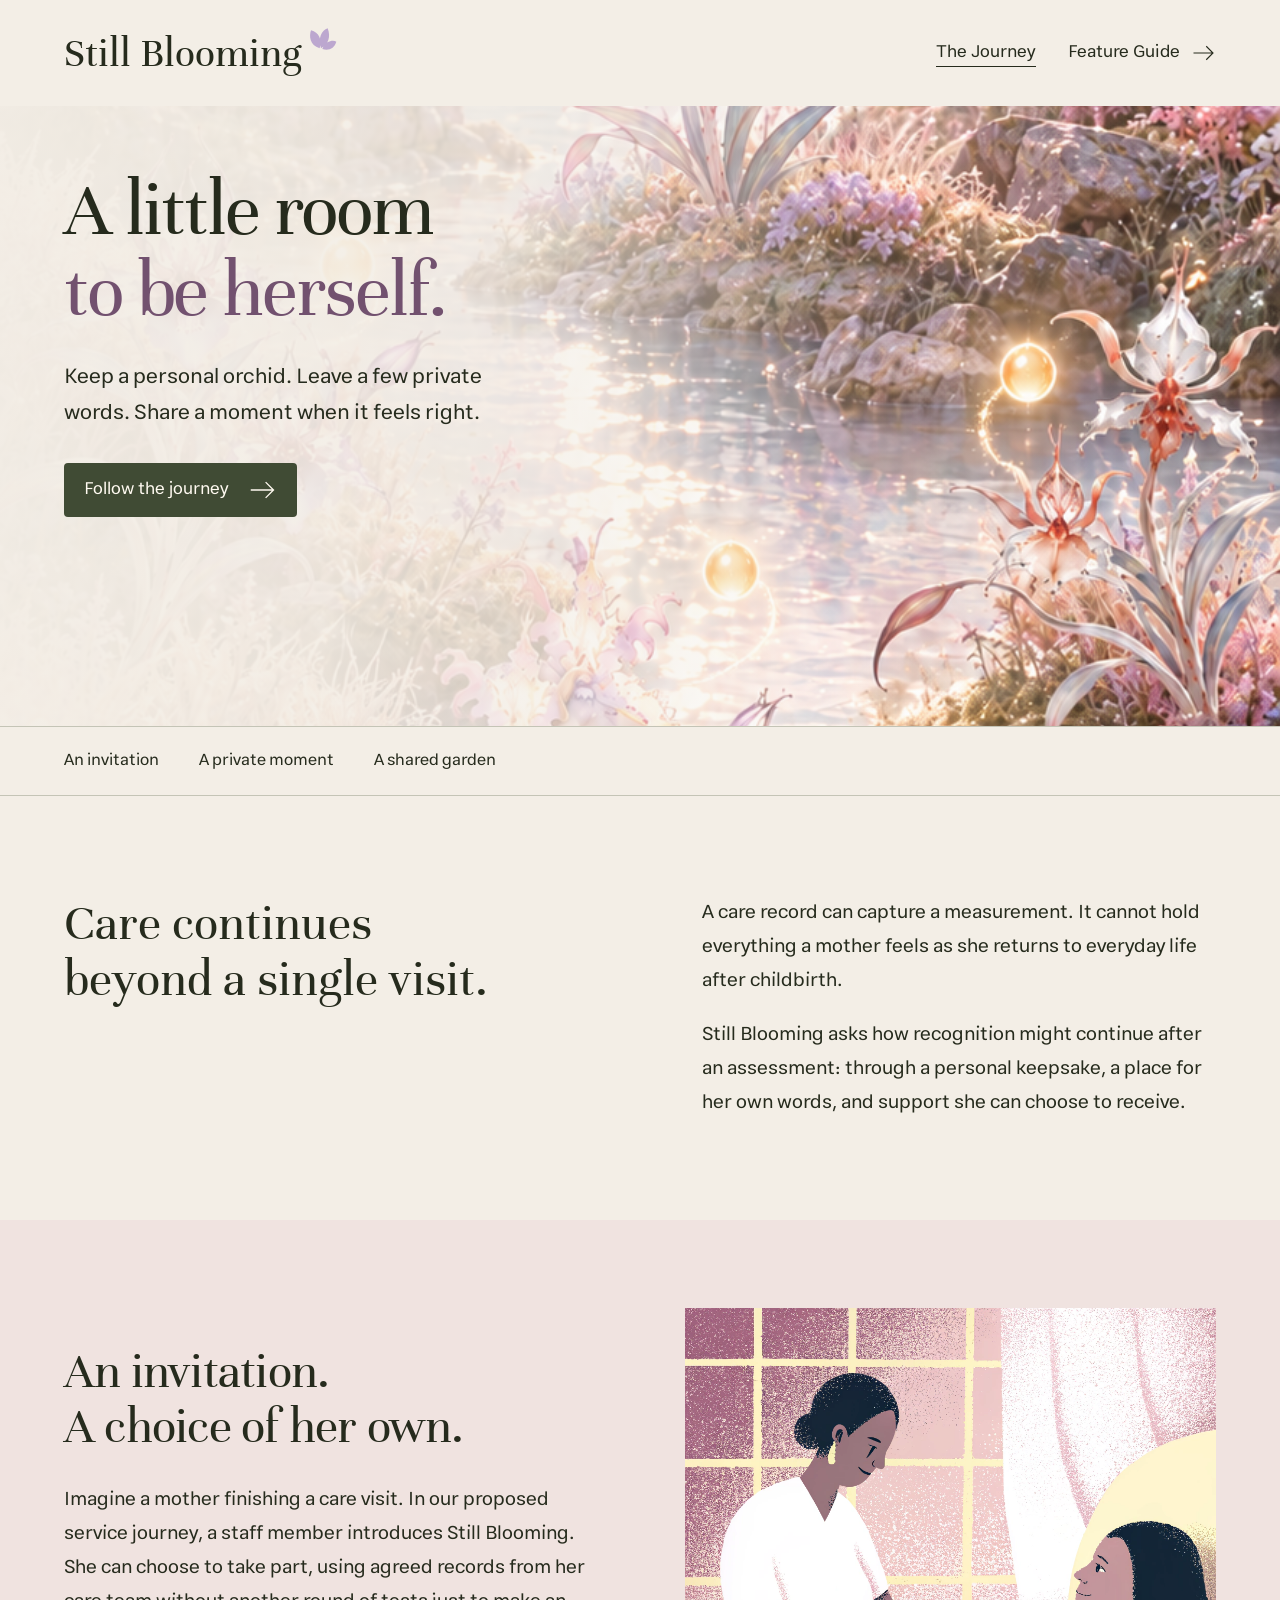
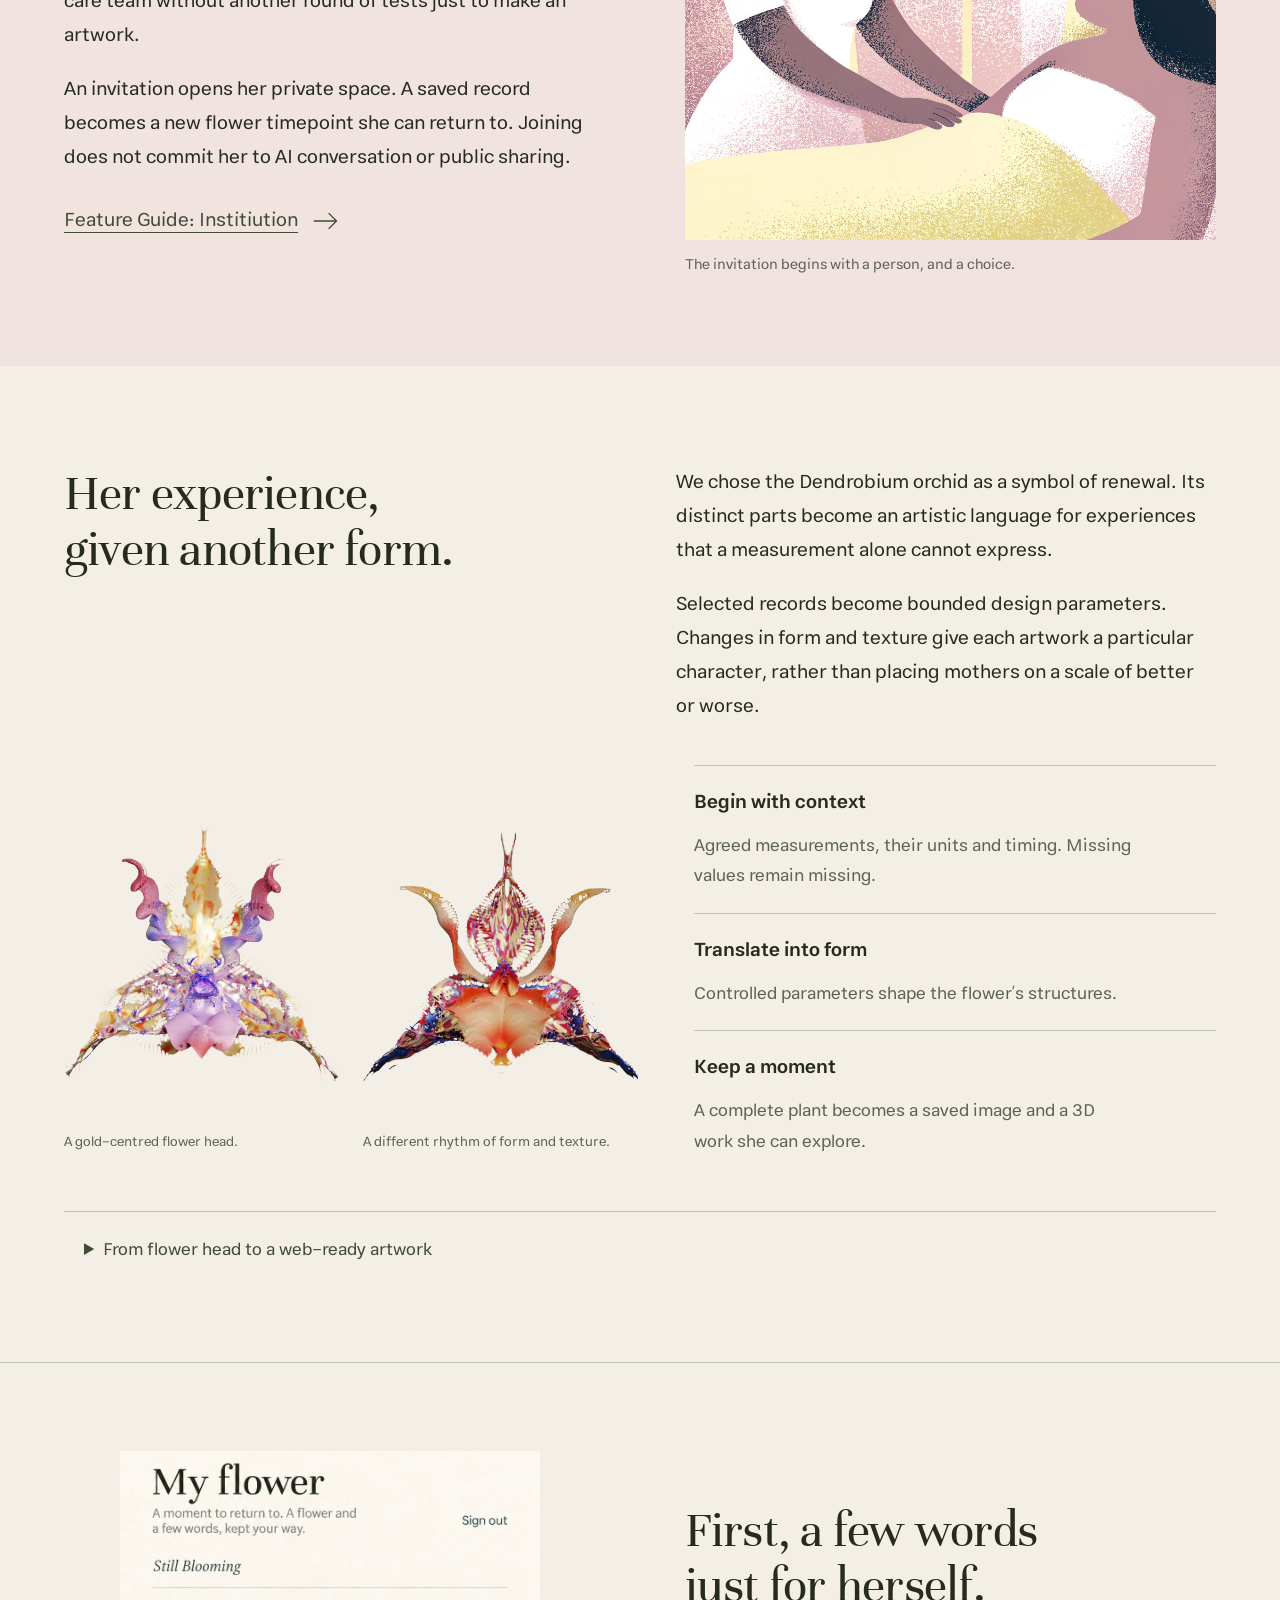
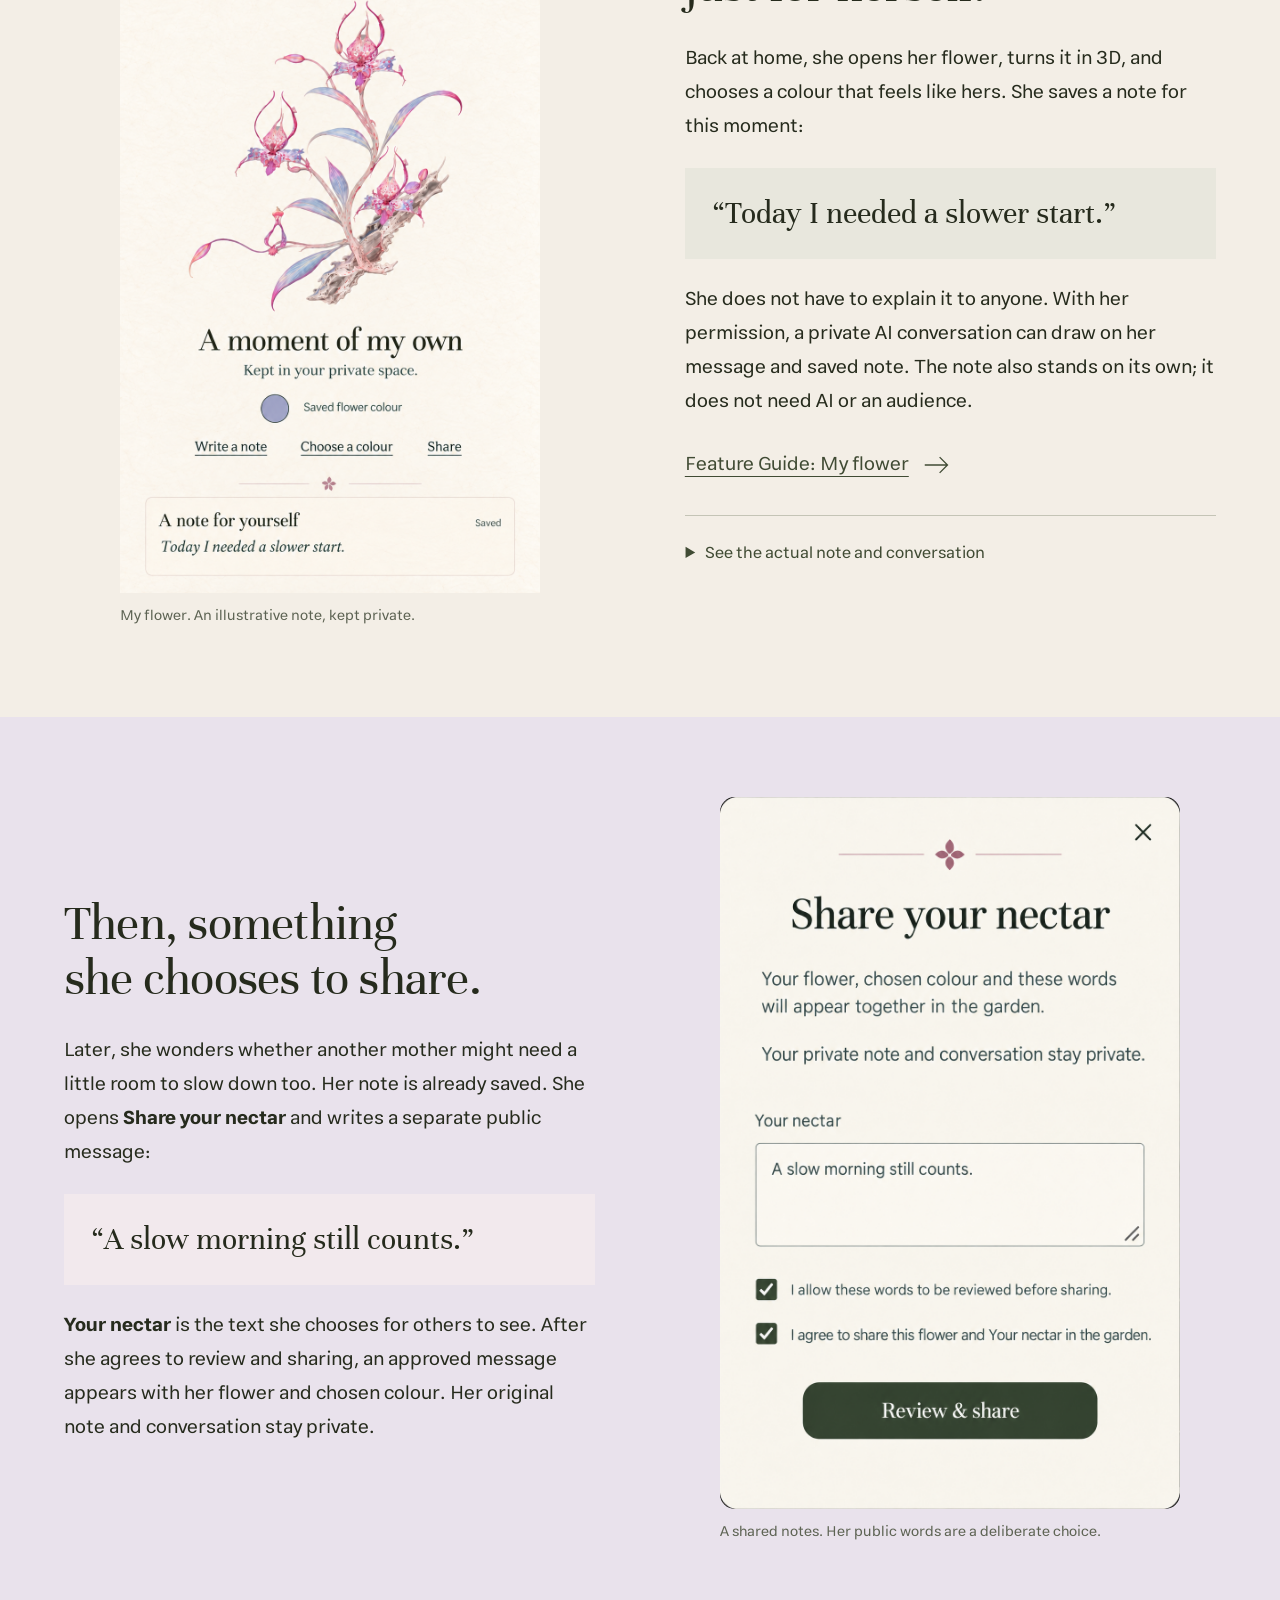
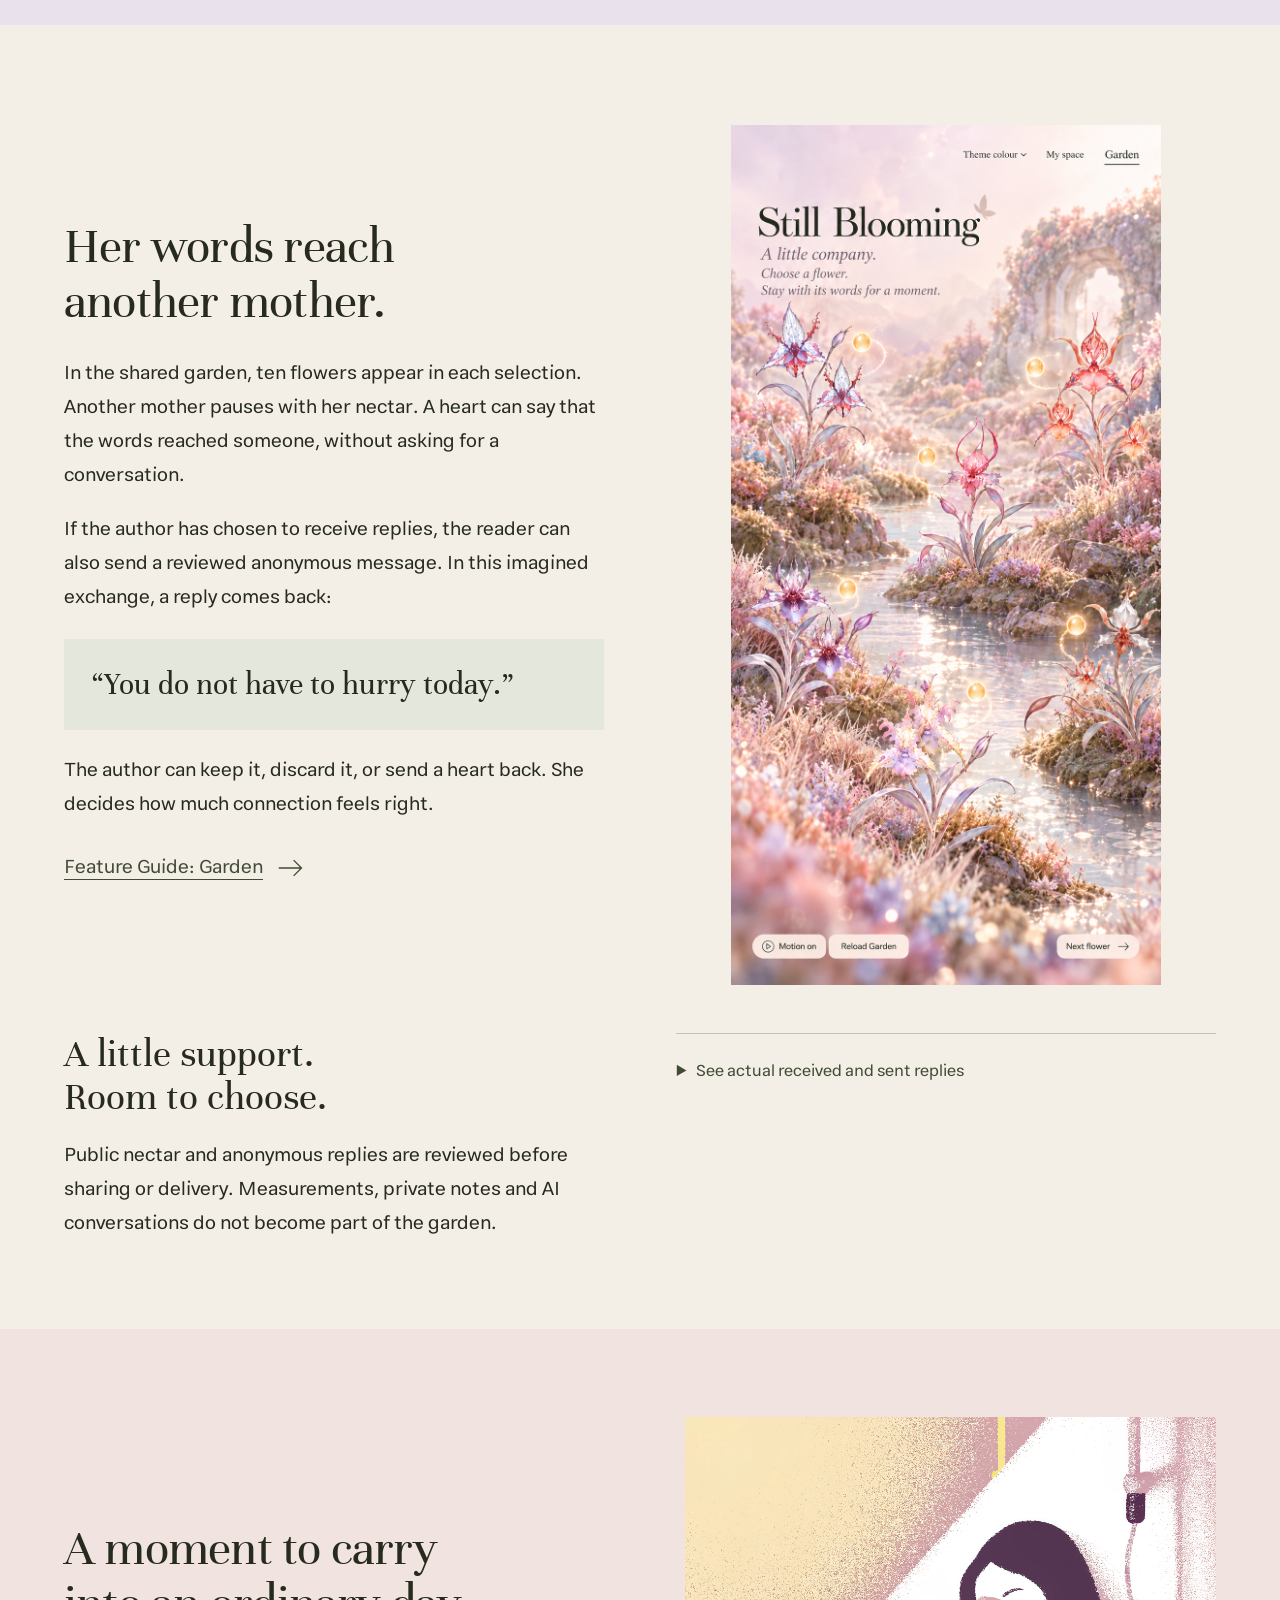
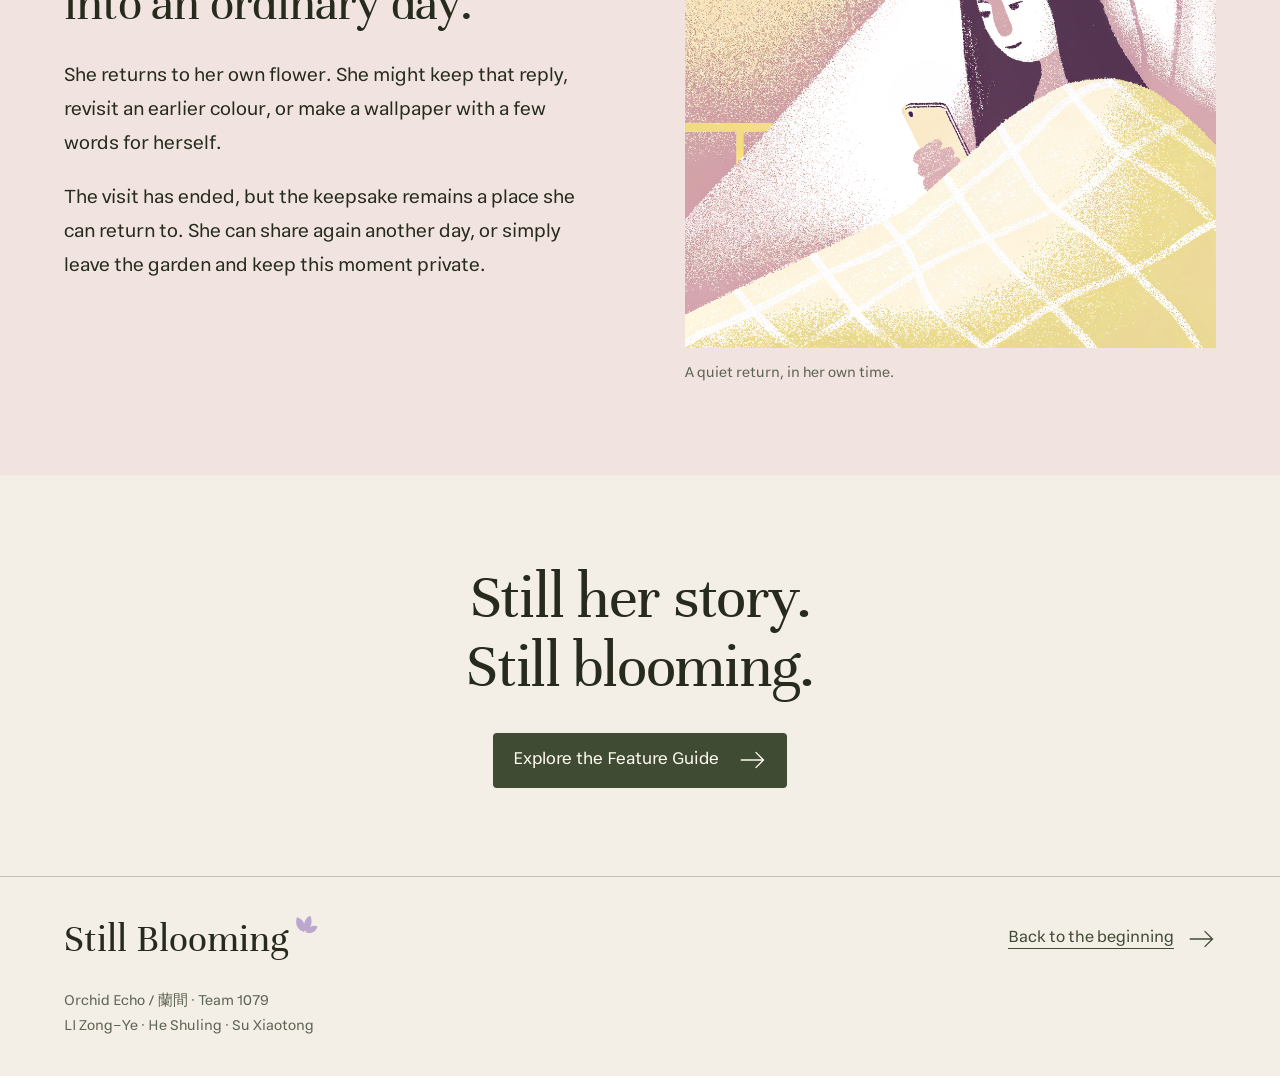
==== commit 635e494d: "Add the product story page Update the product story description and move the feature guide from the " ====
--- a/index.html
+++ b/index.html
@@ -1,59 +1,46 @@
 <!doctype html>
-<html lang="en">
-<head>
+<html lang="en"><head>
 <meta charset="utf-8"><meta name="viewport" content="width=device-width, initial-scale=1">
-<meta name="theme-color" content="#f3eee6"><meta name="description" content="Explore Still Blooming: a private orchid, words of your own, and a shared garden. A visual guide to My flower, Garden, and the Institution desk.">
-<title>Still Blooming — Explore the features</title>
-<link rel="icon" href="./assets/favicon.svg?v=2" type="image/svg+xml" sizes="any">
-<link rel="icon" href="./assets/favicon.png?v=2" type="image/png" sizes="32x32">
+<title>Still Blooming — The Journey</title>
+<meta name="description" content="A personal orchid, private words and a shared garden. Discover the story behind Still Blooming, a digital space for mothers to return to themselves and connect on their own terms.">
+<meta name="theme-color" content="#f3eee6"><meta property="og:title" content="Still Blooming — The Journey"><meta property="og:description" content="A personal orchid. A private moment. A little room to belong.">
+<link rel="icon" href="./assets/favicon.svg?v=2" type="image/svg+xml" sizes="any"><link rel="icon" href="./assets/favicon.png?v=2" type="image/png" sizes="32x32">
 <link rel="preload" href="./assets/fonts/Unna-Regular.ttf" as="font" type="font/ttf" crossorigin>
-<link rel="stylesheet" href="./styles.css"><script src="./script.js" defer></script>
-</head>
-<body>
-<a class="skip-link" href="#main">Skip to features</a>
-<header class="site-header wrap"><a class="brand" href="#top" aria-label="Still Blooming, back to top">Still Blooming<svg viewBox="0 0 48 40" aria-hidden="true"><path fill="currentColor" d="M22 31C7 26 6 13 9 4c12 3 17 14 13 27Z M24 31C19 16 25 4 34 1c5 13 1 24-10 30Z M26 32c5-12 16-14 21-11-3 10-11 14-21 11Z"/></svg></a><span class="guide-label">Feature Guide</span></header>
-<main id="main">
-<div id="top" class="hero wrap">
-<div class="hero-copy"><h1>Your flower.<br>Your words.<br>Your own pace.</h1><p>A quiet space for mothers to keep a moment, make it their own, and share a little encouragement when they choose.</p><a class="primary-link" href="#my-flower">Explore the features <svg viewBox="0 0 32 24" aria-hidden="true"><path d="M2 12h26M19 3l9 9-9 9" fill="none" stroke="currentColor" stroke-width="1.5"/></svg></a><p class="hero-note">From a private orchid to a shared garden.</p></div>
-<div class="hero-image"><figure class="screen"><a class="screen-link" href="images/01.png" data-viewer aria-label="Enlarge: Still Blooming home with a sculptural orchid and links to the private space and shared garden"><img src="images/01.png" width="943" height="849" alt="Still Blooming home with a sculptural orchid and links to the private space and shared garden" fetchpriority="high" decoding="async"><span class="enlarge"><svg viewBox="0 0 24 24" aria-hidden="true"><path d="M5 12h14M12 5v14" fill="none" stroke="currentColor" stroke-width="1.5"/></svg><span>View screenshot</span></span></a><figcaption>A place to return to, whenever you need it.</figcaption></figure></div>
-</div>
-<nav class="chapter-nav" aria-label="Feature chapters"><div class="wrap nav-inner"><a href="#my-flower" aria-current="location">My flower</a><a href="#garden">Garden</a><a href="#institution">Institution desk</a><a class="to-top" href="#top" aria-label="Back to top"><svg viewBox="0 0 32 24" aria-hidden="true"><path d="M2 12h26M19 3l9 9-9 9" fill="none" stroke="currentColor" stroke-width="1.5"/></svg></a></div></nav>
-<section id="my-flower" class="chapter wrap" aria-labelledby="flower-title">
-<div class="chapter-heading"><h2 id="flower-title">My flower</h2><p>A private place for the moments,<br class="desktop-break"> colours and words that are yours.</p></div>
-<div class="feature-row overview-row">
-<div class="feature-copy"><h3>Return to a moment.</h3><p>Sign in to your private space and choose a saved timepoint. Explore its orchid in 2D or 3D, rotate it, look closer, or turn its motion off.</p><p>Shortcuts take you straight to your note, colour and sharing choices. Earlier timepoints stay available.</p>
-<details class="entry-detail"><summary>How you enter your space <svg viewBox="0 0 24 24" aria-hidden="true"><path d="M5 12h14M12 5v14" fill="none" stroke="currentColor" stroke-width="1.5"/></svg></summary><p>An invitation lets you activate your account. After that, return with your orchid sign-in name and password.</p><figure class="screen"><a class="screen-link" href="images/02.png" data-viewer aria-label="Enlarge: Sign-in screen for a mother’s private orchid account"><img src="images/02.png" width="955" height="837" alt="Sign-in screen for a mother’s private orchid account" loading="lazy" decoding="async"><span class="enlarge"><svg viewBox="0 0 24 24" aria-hidden="true"><path d="M5 12h14M12 5v14" fill="none" stroke="currentColor" stroke-width="1.5"/></svg><span>View screenshot</span></span></a><figcaption>Your sign-in opens your private orchid space.</figcaption></figure></details></div>
-<figure class="screen"><a class="screen-link" href="images/03.png" data-viewer aria-label="Enlarge: My flower with a saved orchid, timepoint selector, motion control and note, colour and sharing shortcuts"><img src="images/03.png" width="889" height="831" alt="My flower with a saved orchid, timepoint selector, motion control and note, colour and sharing shortcuts" loading="lazy" decoding="async"><span class="enlarge"><svg viewBox="0 0 24 24" aria-hidden="true"><path d="M5 12h14M12 5v14" fill="none" stroke="currentColor" stroke-width="1.5"/></svg><span>View screenshot</span></span></a><figcaption>Choose a timepoint, change the view, or jump to what you need.</figcaption></figure>
-</div>
-<div class="feature-pair">
-<article class="feature"><h3>A small pause.</h3><p>Tap your flower to reveal a short reflection. Come back for another thought, at your own pace.</p><figure class="screen"><a class="screen-link" href="images/04.png" data-viewer aria-label="Enlarge: A reflection opens when the private orchid is tapped"><img src="images/04.png" width="897" height="835" alt="A reflection opens when the private orchid is tapped" loading="lazy" decoding="async"><span class="enlarge"><svg viewBox="0 0 24 24" aria-hidden="true"><path d="M5 12h14M12 5v14" fill="none" stroke="currentColor" stroke-width="1.5"/></svg><span>View screenshot</span></span></a><figcaption>A small interaction, with a few words to sit with.</figcaption></figure></article>
-<article class="feature"><h3>Words, just for you.</h3><p>Save a private note for this moment. With your permission, an AI conversation can draw on your message and saved note.</p><figure class="screen"><a class="screen-link" href="images/05.png" data-viewer aria-label="Enlarge: Saved private note and a consented AI conversation with the flower"><img src="images/05.png" width="726" height="849" alt="Saved private note and a consented AI conversation with the flower" loading="lazy" decoding="async"><span class="enlarge"><svg viewBox="0 0 24 24" aria-hidden="true"><path d="M5 12h14M12 5v14" fill="none" stroke="currentColor" stroke-width="1.5"/></svg><span>View screenshot</span></span></a><figcaption>Your note stays private. You choose whether AI can read it.</figcaption></figure></article>
-</div>
-<div class="feature-pair">
-<article class="feature"><h3>A colour that feels like you.</h3><p>Pick a palette, choose any colour, or enter a HEX value. Save it with your flower and return to earlier saved colours.</p><figure class="screen"><a class="screen-link" href="images/06.png" data-viewer aria-label="Enlarge: Flower colour settings with three palettes, a custom picker, HEX input and saved colour versions"><img src="images/06.png" width="712" height="753" alt="Flower colour settings with three palettes, a custom picker, HEX input and saved colour versions" loading="lazy" decoding="async"><span class="enlarge"><svg viewBox="0 0 24 24" aria-hidden="true"><path d="M5 12h14M12 5v14" fill="none" stroke="currentColor" stroke-width="1.5"/></svg><span>View screenshot</span></span></a><figcaption>Choose a colour yourself, or explore suggestions from your note.</figcaption></figure></article>
-<article class="feature"><h3>Take your flower with you.</h3><p>Create a phone wallpaper with your flower and a few words. Preview it, then download it. Your message stays on your device.</p><figure class="screen"><a class="screen-link" href="images/07.png" data-viewer aria-label="Enlarge: Wallpaper preview with a personal message, orchid, mountain landscape and download control"><img src="images/07.png" width="717" height="841" alt="Wallpaper preview with a personal message, orchid, mountain landscape and download control" loading="lazy" decoding="async"><span class="enlarge"><svg viewBox="0 0 24 24" aria-hidden="true"><path d="M5 12h14M12 5v14" fill="none" stroke="currentColor" stroke-width="1.5"/></svg><span>View screenshot</span></span></a><figcaption>A personal wallpaper, ready to take into everyday life.</figcaption></figure></article>
-</div>
-<article class="feature-row share-row">
-<figure class="screen"><a class="screen-link" href="images/08.png" data-viewer aria-label="Enlarge: Share your nectar dialog with public message, review consent and sharing consent"><img src="images/08.png" width="847" height="709" alt="Share your nectar dialog with public message, review consent and sharing consent" loading="lazy" decoding="async"><span class="enlarge"><svg viewBox="0 0 24 24" aria-hidden="true"><path d="M5 12h14M12 5v14" fill="none" stroke="currentColor" stroke-width="1.5"/></svg><span>View screenshot</span></span></a><figcaption>The words in “Your nectar” are the words you choose to share.</figcaption></figure>
-<div class="feature-copy"><h3>Share your nectar.</h3><p>Once your note is saved, open <strong>Share your nectar</strong>. Write the words you want others to see, then choose <strong>Review &amp; share</strong>.</p><p>After approval, your flower, chosen colour and nectar appear together in the garden.</p><p class="quiet-note">Public nectar and anonymous replies are reviewed by AI before delivery. Your measurements and conversation stay private; your note is only shared if you copy its words into your nectar.</p><a class="text-link" href="#garden">See where your words go <svg viewBox="0 0 32 24" aria-hidden="true"><path d="M2 12h26M19 3l9 9-9 9" fill="none" stroke="currentColor" stroke-width="1.5"/></svg></a></div>
-</article>
-<article class="theme-feature"><div class="theme-intro"><div><h3>Make the space feel like yours.</h3><p>Theme colour sets the tone of the logo and garden independently of your saved flower colour.</p></div><fieldset class="theme-controls"><legend>Try a colour on this guide</legend><button type="button" data-theme="rose" aria-pressed="false"><span class="swatch rose"></span>Rose</button><button type="button" data-theme="lilac" aria-pressed="true"><span class="swatch lilac"></span>Lilac</button><button type="button" data-theme="sage" aria-pressed="false"><span class="swatch sage"></span>Sage</button></fieldset></div><figure class="screen"><a class="screen-link" href="images/09.png" data-viewer aria-label="Enlarge: Theme colour menu and logo examples in lilac and sage"><img src="images/09.png" width="1081" height="268" alt="Theme colour menu and logo examples in lilac and sage" loading="lazy" decoding="async"><span class="enlarge"><svg viewBox="0 0 24 24" aria-hidden="true"><path d="M5 12h14M12 5v14" fill="none" stroke="currentColor" stroke-width="1.5"/></svg><span>View screenshot</span></span></a><figcaption>A separate theme choice, from the header to the garden.</figcaption></figure></article>
+<link rel="stylesheet" href="./css/story.css"><script src="./js/story.js" defer></script>
+</head><body>
+<a class="skip-link" href="#main">Skip to the story</a>
+<header class="site-header shell"><a class="brand" href="./index.html" aria-label="Still Blooming home">Still Blooming<svg viewBox="0 0 48 40" aria-hidden="true"><path fill="currentColor" d="M22 31C7 26 6 13 9 4c12 3 17 14 13 27Z M24 31C19 16 25 4 34 1c5 13 1 24-10 30Z M26 32c5-12 16-14 21-11-3 10-11 14-21 11Z"/></svg></a><nav class="publication-nav" aria-label="Main navigation"><a href="./index.html" aria-current="page">The Journey</a><a href="./feature_guide.html">Feature Guide <svg viewBox="0 0 32 24" aria-hidden="true"><path d="M2 12h26M19 3l9 9-9 9" fill="none" stroke="currentColor" stroke-width="1.5"/></svg></a></nav></header>
+<main id="main" tabindex="-1">
+<section id="top" class="opening" aria-labelledby="page-title">
+<figure class="opening-landscape"><img src="./assets/story/repaired/garden-47-v1.png" width="887" height="1774" alt="Detail of the garden illustration: sculptural orchids beside a quiet stream" fetchpriority="high" decoding="async"></figure>
+<div class="opening-inner shell"><div class="opening-copy"><h1 id="page-title">A little room<br><span>to be herself.</span></h1><p class="opening-lead">Keep a personal orchid. Leave a few private words. Share a moment when it feels right.</p><a class="primary-link" href="#beyond-the-visit">Follow the journey <svg viewBox="0 0 32 24" aria-hidden="true"><path d="M2 12h26M19 3l9 9-9 9" fill="none" stroke="currentColor" stroke-width="1.5"/></svg></a></div></div>
 </section>
-<section id="garden" class="garden-chapter" aria-labelledby="garden-title"><div class="wrap">
-<div class="chapter-heading"><h2 id="garden-title">A little company.</h2><p>A shared garden brings together flowers, reflections and encouragement.</p></div>
-<div class="garden-intro"><p>Ten flowers appear in each selection. Choose one to spend a moment with its nectar, or use <strong>Reload Garden</strong> to discover another selection. Motion can be switched off.</p></div>
-<figure class="screen"><a class="screen-link" href="images/14.png" data-viewer aria-label="Enlarge: Garden with ten orchids and their shared words in a layered mountain and river landscape"><img src="images/14.png" width="912" height="850" alt="Garden with ten orchids and their shared words in a layered mountain and river landscape" loading="lazy" decoding="async"><span class="enlarge"><svg viewBox="0 0 24 24" aria-hidden="true"><path d="M5 12h14M12 5v14" fill="none" stroke="currentColor" stroke-width="1.5"/></svg><span>View screenshot</span></span></a><figcaption>Different flowers and voices, together in one shared landscape.</figcaption></figure>
-<div class="feature-pair garden-pair"><article class="feature"><h3>Stay with someone’s words.</h3><p>Open a flower to read its nectar. Send a heart to let its author know the words reached you.</p><figure class="screen"><a class="screen-link" href="images/15.png" data-viewer aria-label="Enlarge: Selected garden flower with the nectar Things I still love and an anonymous heart control"><img src="images/15.png" width="1074" height="687" alt="Selected garden flower with the nectar Things I still love and an anonymous heart control" loading="lazy" decoding="async"><span class="enlarge"><svg viewBox="0 0 24 24" aria-hidden="true"><path d="M5 12h14M12 5v14" fill="none" stroke="currentColor" stroke-width="1.5"/></svg><span>View screenshot</span></span></a><figcaption>A flower opens into a closer view and a shared reflection.</figcaption></figure></article><article class="feature"><h3>Send a little kindness back.</h3><p>If the author accepts replies, write an anonymous message. Review it, consent to AI review and send it to that author.</p><figure class="screen"><a class="screen-link" href="images/16.png" data-viewer aria-label="Enlarge: Anonymous reply form with review consent and Review and Send button"><img src="images/16.png" width="816" height="493" alt="Anonymous reply form with review consent and Review and Send button" loading="lazy" decoding="async"><span class="enlarge"><svg viewBox="0 0 24 24" aria-hidden="true"><path d="M5 12h14M12 5v14" fill="none" stroke="currentColor" stroke-width="1.5"/></svg><span>View screenshot</span></span></a><figcaption>A reply goes privately to its author, after approval.</figcaption></figure></article></div>
-<article class="feature-row inbox-row"><div class="feature-copy"><h3>Keep the kindness.</h3><p>In <strong>My flower</strong>, choose whether to receive replies to your nectar. Keep a message, discard it, or send a heart back.</p><p>Sent replies are shown separately. A heart is the only response you can send back; there is no direct chat between mothers.</p></div><figure class="screen"><a class="screen-link" href="images/17.png" data-viewer aria-label="Enlarge: Private received and delivered replies, with keep, discard, return heart and withdraw controls"><img src="images/17.png" width="928" height="535" alt="Private received and delivered replies, with keep, discard, return heart and withdraw controls" loading="lazy" decoding="async"><span class="enlarge"><svg viewBox="0 0 24 24" aria-hidden="true"><path d="M5 12h14M12 5v14" fill="none" stroke="currentColor" stroke-width="1.5"/></svg><span>View screenshot</span></span></a><figcaption>Received words in green; sent words in pink. Each stays in your private space.</figcaption></figure></article>
+<nav class="story-contents shell" aria-label="Story chapters"><a href="#invitation">An invitation</a><a href="#private-moment">A private moment</a><a href="#shared-garden">A shared garden</a></nav>
+<section id="beyond-the-visit" class="recognition shell" aria-labelledby="recognition-title"><h2 id="recognition-title">Care continues<br>beyond a single visit.</h2><div><p>A care record can capture a measurement. It cannot hold everything a mother feels as she returns to everyday life after childbirth.</p><p>Still Blooming asks how recognition might continue after an assessment: through a personal keepsake, a place for her own words, and support she can choose to receive.</p></div></section>
+<section id="invitation" class="chapter invitation-chapter" aria-labelledby="invitation-title"><div class="shell scene-row">
+<div class="chapter-copy"><h2 id="invitation-title">An invitation.<br>A choice of her own.</h2><p>Imagine a mother finishing a care visit. In our proposed service journey, a staff member introduces Still Blooming. She can choose to take part, using agreed records from her care team without another round of tests just to make an artwork.</p><p>An invitation opens her private space. A saved record becomes a new flower timepoint she can return to. Joining does not commit her to AI conversation or public sharing.</p><a class="text-link" href="./feature_guide.html#institution" target="_blank">Feature Guide: Institiution <svg viewBox="0 0 32 24" aria-hidden="true"><path d="M2 12h26M19 3l9 9-9 9" fill="none" stroke="currentColor" stroke-width="1.5"/></svg></a></div>
+<figure class="scene-media"><img src="./assets/story/invitation.png" width="1024" height="1024" alt="Illustration of a mother and a care professional introducing the experience" loading="lazy" decoding="async"><figcaption>The invitation begins with a person, and a choice.</figcaption></figure>
 </div></section>
-<section id="institution" class="chapter wrap institution-chapter" aria-labelledby="institution-title">
-<div class="chapter-heading"><h2 id="institution-title">The institution desk.</h2><p>A new timepoint, prepared with care.</p></div>
-<article class="feature-row institution-intro"><div class="feature-copy"><h3>From a care record to a private flower.</h3><p>An authorised care partner creates an invitation. Once the mother activates her account, staff can record a timepoint under the prior care agreement.</p><p>Choose the mother, care stage and date. Record only measurements that are available and authorised; leave the others blank.</p></div><figure class="screen"><a class="screen-link" href="images/18.png" data-viewer aria-label="Enlarge: Institution desk with invitation form, mother selector, pregnancy or postpartum stage, and measurement date"><img src="images/18.png" width="883" height="840" alt="Institution desk with invitation form, mother selector, pregnancy or postpartum stage, and measurement date" loading="lazy" decoding="async"><span class="enlarge"><svg viewBox="0 0 24 24" aria-hidden="true"><path d="M5 12h14M12 5v14" fill="none" stroke="currentColor" stroke-width="1.5"/></svg><span>View screenshot</span></span></a><figcaption>Invite, activate, then prepare a timepoint.</figcaption></figure></article>
-<div class="feature-pair form-pair"><article class="feature"><h3>Record what is available.</h3><p>Enter measurements with their units. Paired readings and test context help keep the record consistent.</p><figure class="screen"><a class="screen-link" href="images/19.png" data-viewer aria-label="Enlarge: Institution measurement fields for blood pressure, heart rate, temperature, glucose and blood count"><img src="images/19.png" width="874" height="768" alt="Institution measurement fields for blood pressure, heart rate, temperature, glucose and blood count" loading="lazy" decoding="async"><span class="enlarge"><svg viewBox="0 0 24 24" aria-hidden="true"><path d="M5 12h14M12 5v14" fill="none" stroke="currentColor" stroke-width="1.5"/></svg><span>View screenshot</span></span></a><figcaption>Vital signs and blood tests, with unmeasured fields left blank.</figcaption></figure></article><article class="feature"><h3>Leave room for what is missing.</h3><p>Body measurements and weight context have their own fields. Expand the recording context for profile details.</p><figure class="screen"><a class="screen-link" href="images/20.png" data-viewer aria-label="Enlarge: Body measurement and pregnancy weight fields with expandable recording context"><img src="images/20.png" width="880" height="717" alt="Body measurement and pregnancy weight fields with expandable recording context" loading="lazy" decoding="async"><span class="enlarge"><svg viewBox="0 0 24 24" aria-hidden="true"><path d="M5 12h14M12 5v14" fill="none" stroke="currentColor" stroke-width="1.5"/></svg><span>View screenshot</span></span></a><figcaption>Missing data stays missing; it is not treated as zero.</figcaption></figure></article></div>
-<article class="feature-row preview-row"><figure class="screen"><a class="screen-link" href="images/21.png" data-viewer aria-label="Enlarge: Check before saving screen with ready and not provided measurement statuses and Confirm and save button"><img src="images/21.png" width="766" height="859" alt="Check before saving screen with ready and not provided measurement statuses and Confirm and save button" loading="lazy" decoding="async"><span class="enlarge"><svg viewBox="0 0 24 24" aria-hidden="true"><path d="M5 12h14M12 5v14" fill="none" stroke="currentColor" stroke-width="1.5"/></svg><span>View screenshot</span></span></a><figcaption>A review step before a new private timepoint is saved.</figcaption></figure><div class="feature-copy"><h3>Check, then create.</h3><ol class="care-steps"><li><strong>Preview the entry.</strong><span>Check each measurement and see what is not provided.</span></li><li><strong>Confirm &amp; save.</strong><span>Save a new private timepoint to the mother’s library.</span></li><li><strong>Return to the flower.</strong><span>The flower image is prepared first, with the 3D view following.</span></li></ol><p class="quiet-note">The orchid is a personal artwork, not a health score or diagnosis.</p></div></article>
-</section>
-<div class="closing wrap"><p>A moment to keep.<br>A little room to grow.</p><a class="text-link" href="#top">Back to the beginning <svg viewBox="0 0 32 24" aria-hidden="true"><path d="M2 12h26M19 3l9 9-9 9" fill="none" stroke="currentColor" stroke-width="1.5"/></svg></a></div>
+<section id="a-flower-of-her-own" class="making shell" aria-labelledby="making-title"><div class="section-heading"><h2 id="making-title">Her experience,<br>given another form.</h2><div><p>We chose the Dendrobium orchid as a symbol of renewal. Its distinct parts become an artistic language for experiences that a measurement alone cannot express.</p><p>Selected records become bounded design parameters. Changes in form and texture give each artwork a particular character, rather than placing mothers on a scale of better or worse.</p></div></div>
+<div class="making-details"><div class="flower-head-gallery" aria-label="Two flower-head design examples">
+<figure><img src="./assets/story/flower-head-27.png" width="1845" height="1735" alt="A flower-head design with a tall gold centre and curling lilac and pink outer forms" loading="lazy" decoding="async"><figcaption>A gold-centred flower head.</figcaption></figure>
+<figure><img src="./assets/story/flower-head-30.png" width="1906" height="1763" alt="A second flower-head design with broad coral forms, gold edges and patterned surfaces" loading="lazy" decoding="async"><figcaption>A different rhythm of form and texture.</figcaption></figure>
+</div><ol class="translation" aria-label="From a record to a personal orchid"><li><strong>Begin with context</strong><span>Agreed measurements, their units and timing. Missing values remain missing.</span></li><li><strong>Translate into form</strong><span>Controlled parameters shape the flower’s structures.</span></li><li><strong>Keep a moment</strong><span>A complete plant becomes a saved image and a 3D work she can explore.</span></li></ol></div>
+<details class="production-detail"><summary>From flower head to a web-ready artwork</summary><ol class="production-flow"><li><strong>Shape</strong><p>Blender nodes define the flower head through controlled parameters.</p></li><li><strong>Grow</strong><p>AI-assisted image work extends its visual identity into a complete plant.</p></li><li><strong>Build</strong><p>Image-to-3D production, material preparation and optimisation make the plant ready for the web.</p></li><li><strong>Connect</strong><p>The artwork enters her private flower library and can accompany chosen public nectar.</p></li></ol></details></section>
+<section id="private-moment" class="chapter private-chapter" aria-labelledby="private-title"><div class="shell scene-row reverse">
+<figure class="story-art private-art"><img src="./assets/story/repaired/private-44-v1.png" width="944" height="1666" alt="My flower concept with a pink orchid and the saved private note Today I needed a slower start." loading="lazy" decoding="async"><figcaption>My flower. An illustrative note, kept private.</figcaption></figure>
+<div class="chapter-copy"><h2 id="private-title">First, a few words<br>just for herself.</h2><p>Back at home, she opens her flower, turns it in 3D, and chooses a colour that feels like hers. She saves a note for this moment:</p><blockquote class="private-words"><p>“Today I needed a slower start.”</p></blockquote><p>She does not have to explain it to anyone. With her permission, a private AI conversation can draw on her message and saved note. The note also stands on its own; it does not need AI or an audience.</p><a class="text-link" href="./feature_guide.html#my-flower" target="_blank">Feature Guide: My flower<svg viewBox="0 0 32 24" aria-hidden="true"><path d="M2 12h26M19 3l9 9-9 9" fill="none" stroke="currentColor" stroke-width="1.5"/></svg></a>
+<details class="proof-detail"><summary>See the actual note and conversation</summary><figure class="demo-proof"><a href="./assets/images/05.png" data-proof aria-label="Enlarge actual demo: a saved private note and consented conversation"><img src="./assets/images/05.png" width="726" height="849" alt="Actual demo screenshot showing the private note and consented AI conversation" loading="lazy" decoding="async"></a><figcaption>The actual demo, using a separate synthetic example.</figcaption></figure></details></div>
+</div></section>
+<section id="sharing" class="sharing" aria-labelledby="sharing-title"><div class="shell scene-row"><div class="chapter-copy"><h2 id="sharing-title">Then, something<br>she chooses to share.</h2><p>Later, she wonders whether another mother might need a little room to slow down too. Her note is already saved. She opens <strong>Share your nectar</strong> and writes a separate public message:</p><blockquote class="shared-words"><p>“A slow morning still counts.”</p></blockquote><p><strong>Your nectar</strong> is the text she chooses for others to see. After she agrees to review and sharing, an approved message appears with her flower and chosen colour. Her original note and conversation stay private.</p></div>
+<figure class="story-art sharing-art"><img src="./assets/story/repaired/sharing-52-v1.png" width="1008" height="1560" alt="Share your nectar concept. Your nectar reads A slow morning still counts. with two separate consent choices." loading="lazy" decoding="async"><figcaption>A shared notes. Her public words are a deliberate choice.</figcaption></figure>
+</div></section>
+<section id="shared-garden" class="chapter garden-chapter" aria-labelledby="garden-title"><div class="shell"><div class="garden-introduction"><div class="chapter-copy"><h2 id="garden-title">Her words reach<br>another mother.</h2><p>In the shared garden, ten flowers appear in each selection. Another mother pauses with her nectar. A heart can say that the words reached someone, without asking for a conversation.</p><p>If the author has chosen to receive replies, the reader can also send a reviewed anonymous message. In this imagined exchange, a reply comes back:</p><blockquote class="received-words"><p>“You do not have to hurry today.”</p></blockquote><p>The author can keep it, discard it, or send a heart back. She decides how much connection feels right.</p><a class="text-link" href="./feature_guide.html#garden" target="_blank">Feature Guide: Garden <svg viewBox="0 0 32 24" aria-hidden="true"><path d="M2 12h26M19 3l9 9-9 9" fill="none" stroke="currentColor" stroke-width="1.5"/></svg></a></div>
+<figure class="story-art garden-artwork"><img src="./assets/story/repaired/garden-47-v1.png" width="887" height="1774" alt="Still Blooming garden concept, with Motion on, Reload Garden and Next flower controls." loading="lazy" decoding="async"></figure>
+</div><div class="garden-followup"><div><h3>A little support.<br>Room to choose.</h3><p>Public nectar and anonymous replies are reviewed before sharing or delivery. Measurements, private notes and AI conversations do not become part of the garden.</p></div><details class="proof-detail"><summary>See actual received and sent replies</summary><figure class="demo-proof"><a href="./assets/images/17.png" data-proof aria-label="Enlarge actual demo: received and delivered replies"><img src="./assets/images/17.png" width="928" height="535" alt="Actual demo replies with keep, discard, return heart and withdraw controls" loading="lazy" decoding="async"></a><figcaption>Actual demo controls for the replies she receives and sends.</figcaption></figure></details></div></div></section>
+<section id="everyday" class="chapter everyday-chapter" aria-labelledby="everyday-title"><div class="shell scene-row"><div class="chapter-copy"><h2 id="everyday-title">A moment to carry<br>into an ordinary day.</h2><p>She returns to her own flower. She might keep that reply, revisit an earlier colour, or make a wallpaper with a few words for herself.</p><p>The visit has ended, but the keepsake remains a place she can return to. She can share again another day, or simply leave the garden and keep this moment private.</p></div><figure class="scene-media"><img src="./assets/story/everyday.png" width="1024" height="1024" alt="Illustration of a mother resting with her phone, returning to her own pace" loading="lazy" decoding="async"><figcaption>A quiet return, in her own time.</figcaption></figure></div></section>
+<section class="closing shell" aria-labelledby="closing-title"><h2 id="closing-title">Still her story.<br>Still blooming.</h2><a class="primary-link" href="./feature_guide.html" target="_blank">Explore the Feature Guide <svg viewBox="0 0 32 24" aria-hidden="true"><path d="M2 12h26M19 3l9 9-9 9" fill="none" stroke="currentColor" stroke-width="1.5"/></svg></a></section>
 </main>
-<footer class="site-footer wrap"><a class="brand footer-brand" href="#top">Still Blooming<svg viewBox="0 0 48 40" aria-hidden="true"><path fill="currentColor" d="M22 31C7 26 6 13 9 4c12 3 17 14 13 27Z M24 31C19 16 25 4 34 1c5 13 1 24-10 30Z M26 32c5-12 16-14 21-11-3 10-11 14-21 11Z"/></svg></a><p>Feature guide · Screenshots from the local demo, using synthetic examples.</p></footer>
-<dialog class="image-dialog" aria-label="Screenshot viewer"><div class="viewer-toolbar"><span id="viewer-count"></span><div class="viewer-tools"><button type="button" id="viewer-size" aria-pressed="false">Actual size</button><button type="button" id="viewer-close" aria-label="Close screenshot">Close <span aria-hidden="true">×</span></button></div></div><div class="viewer-stage" tabindex="0" aria-label="Screenshot; scroll to explore at actual size"><img id="viewer-image" src="images/01.png" alt="Still Blooming home screenshot"></div><div class="viewer-bottom"><button type="button" id="viewer-prev" aria-label="Previous screenshot"><svg viewBox="0 0 32 24" aria-hidden="true"><path d="M2 12h26M19 3l9 9-9 9" fill="none" stroke="currentColor" stroke-width="1.5"/></svg></button><p id="viewer-caption" aria-live="polite"></p><button type="button" id="viewer-next" aria-label="Next screenshot"><svg viewBox="0 0 32 24" aria-hidden="true"><path d="M2 12h26M19 3l9 9-9 9" fill="none" stroke="currentColor" stroke-width="1.5"/></svg></button></div></dialog>
+<footer class="site-footer shell"><div class="footer-top"><a class="brand" href="#top">Still Blooming<svg viewBox="0 0 48 40" aria-hidden="true"><path fill="currentColor" d="M22 31C7 26 6 13 9 4c12 3 17 14 13 27Z M24 31C19 16 25 4 34 1c5 13 1 24-10 30Z M26 32c5-12 16-14 21-11-3 10-11 14-21 11Z"/></svg></a><a class="text-link" href="#top">Back to the beginning <svg viewBox="0 0 32 24" aria-hidden="true"><path d="M2 12h26M19 3l9 9-9 9" fill="none" stroke="currentColor" stroke-width="1.5"/></svg></a></div><div class="footer-notes"><p>Orchid Echo / 蘭間 · Team 1079<br>LI Zong-Ye · He Shuling · Su Xiaotong</p></div></footer>
+<dialog class="proof-viewer" aria-label="Enlarged story image"><div class="proof-toolbar"><button type="button" id="proof-fit" aria-pressed="false">Actual size</button><button type="button" id="proof-close">Close <span aria-hidden="true">×</span></button></div><div class="proof-stage" tabindex="0" aria-label="Image; scroll to explore at actual size"><img id="proof-image" src="./assets/images/05.png" alt="Private note and conversation screenshot"></div><p id="proof-caption" aria-live="polite"></p></dialog>
 </body></html>
--- a/css/story.css
+++ b/css/story.css
@@ -0,0 +1,26 @@
+@font-face{font-family:Unna;src:url('../assets/fonts/Unna-Regular.ttf') format('truetype');font-weight:400;font-display:swap}
+@font-face{font-family:Estedad;src:url('../assets/fonts/Estedad-wght.ttf') format('truetype');font-weight:100 900;font-display:swap}
+:root{--paper:#f3eee6;--ink:#262b1d;--green:#404b34;--muted:#5d6353;--line:#c4c4b6;--focus:#65587d;--plum:#72516f;--rose-ground:#f0e3e0;--lilac-ground:#e9e2ec;font:400 20px/1.7 Estedad,system-ui,sans-serif;color:var(--ink);background:var(--paper);font-synthesis:none;scroll-behavior:smooth;scroll-padding-top:32px;scrollbar-color:#9f9f8e var(--paper)}
+*{box-sizing:border-box}body{margin:0}h1,h2,h3,p,figure,ol{margin:0}h1,h2,h3{font-family:Unna,Georgia,serif;font-weight:400;line-height:1.08;text-wrap:balance}p{max-width:65ch}a{color:inherit;text-underline-offset:6px;text-decoration-thickness:1px}button{font:inherit;color:inherit;cursor:pointer}button,a{-webkit-tap-highlight-color:transparent}:focus-visible{outline:3px solid var(--focus);outline-offset:5px}::selection{background:#d9c5d7;color:var(--ink)}img{display:block;max-width:100%;height:auto}svg{width:28px;height:24px;flex-shrink:0}.shell{width:min(1360px,100%);padding-inline:clamp(24px,5vw,72px);margin-inline:auto}.skip-link{position:fixed;top:12px;left:12px;z-index:30;background:var(--paper);width:1px;height:1px;overflow:hidden;clip-path:inset(50%);white-space:nowrap}.skip-link:focus{width:auto;height:auto;clip-path:none;padding:12px}.site-header{display:flex;justify-content:space-between;align-items:center;gap:32px;padding-top:30px;padding-bottom:30px}.brand{display:inline-flex;align-items:flex-start;gap:4px;white-space:nowrap;font:400 clamp(2rem,3.3vw,2.8rem)/1.1 Unna,Georgia,serif;text-decoration:none}.brand svg{color:#bca7cf;width:32px;height:30px;margin-top:-4px}.publication-nav{display:flex;align-items:center;gap:32px}.publication-nav a{display:inline-flex;align-items:center;gap:12px;min-height:44px;font-size:.9rem;text-decoration:none;white-space:nowrap}.publication-nav a[aria-current]{text-decoration:underline;text-underline-offset:9px}.publication-nav a:hover{text-decoration:underline}.publication-nav svg{width:24px}
+ .opening{position:relative;isolation:isolate;min-height:620px;overflow:hidden}.opening-landscape{position:absolute;inset:0;z-index:-2}.opening-landscape img{width:100%;height:100%;object-fit:cover;object-position:50% 58%}.opening::before{content:"";position:absolute;inset:0;z-index:-1;background:linear-gradient(90deg,#f3eee6fa 0%,#f3eee6eb 25%,#f3eee6c9 39%,#f3eee62b 65%,#f3eee600 100%)}.opening-inner{padding-top:64px;padding-bottom:88px}.opening-copy{max-width:540px}.opening h1{font-size:clamp(3.2rem,6.2vw,4.6rem);letter-spacing:-.025em;line-height:1.02}.opening h1 span{color:var(--plum)}.opening-lead{font-size:1.1rem;line-height:1.6;margin-top:28px;max-width:33ch}.primary-link{display:inline-flex;align-items:center;justify-content:center;gap:20px;min-height:52px;padding:12px 20px;border-radius:4px;background:var(--green);color:#fffaf1;text-decoration:none;font-size:.9rem;margin-top:32px}.primary-link:hover{background:#303c27}.opening-landscape figcaption{position:absolute;bottom:16px;right:max(24px,calc((100vw - 1216px)/2));font-size:.7rem;line-height:1.5;background:var(--paper);padding:5px 12px;color:var(--muted)}.orchid-stage{min-width:0;background:linear-gradient(150deg,#e9e2ec,#f0e3e0);padding:20px 16px;display:flex;flex-direction:column;align-items:center;justify-content:center}.opening-orchid{width:auto;max-width:100%;height:400px;object-fit:contain}.orchid-stage figcaption{font-size:.75rem;color:var(--muted);text-align:center;margin-top:10px}.making-details{display:grid;grid-template-columns:1fr 1fr;gap:72px;align-items:center;margin:40px 0 24px}.making-details .translation{display:block;margin:0}.making-details .translation li{padding:20px 0}.making-details .translation span{max-width:40ch}.garden-introduction{display:grid;grid-template-columns:1fr 1fr;gap:72px;align-items:center}.garden-proof{margin:0}
+.story-contents{display:flex;gap:40px;align-items:center;border-top:1px solid var(--line);border-bottom:1px solid var(--line);min-height:70px}.story-contents a{display:flex;align-items:center;min-height:48px;font-size:.85rem;text-decoration:none}.story-contents a:hover{text-decoration:underline}.recognition{display:grid;grid-template-columns:1.1fr 1fr;gap:72px;align-items:start;padding-block:100px}.recognition h2{font-size:clamp(2.4rem,4vw,3.2rem);max-width:18ch}.recognition p+p{margin-top:20px}.chapter{padding-block:88px}.scene-row{display:grid;grid-template-columns:1fr 1fr;align-items:center;gap:clamp(40px,7vw,100px)}.chapter-copy h2,.section-heading h2{font-size:clamp(2.4rem,4vw,3.2rem);letter-spacing:-.015em;margin-bottom:28px}.chapter-copy>p+p{margin-top:20px}.text-link{display:inline-flex;align-items:center;gap:14px;color:var(--green);min-height:44px;margin-top:24px}.text-link:hover{color:var(--plum)}.small-note{font-size:.8rem;color:var(--muted);line-height:1.65}.chapter-copy>.small-note{margin-top:24px}.invitation-chapter{background:var(--rose-ground)}.scene-media{min-width:0}.scene-media>img{width:100%;aspect-ratio:1;object-fit:cover}.scene-media figcaption{font-size:.75rem;color:var(--muted);line-height:1.65;margin-top:14px}.making{padding-top:100px;padding-bottom:88px}.section-heading{display:grid;grid-template-columns:1fr 1fr;gap:72px;align-items:start}.section-heading h2{margin:0}.translation{display:grid;grid-template-columns:repeat(3,1fr);list-style:none;padding:0;margin:48px 0 24px;gap:36px}.translation li{padding:24px 0;border-top:1px solid var(--line)}.translation strong{font-size:1rem;font-weight:600;display:block;margin-bottom:12px}.translation span{font-size:.9rem;color:var(--muted);display:block;max-width:30ch}.private-chapter{border-top:1px solid var(--line)}.proof-detail{margin-top:28px;border-top:1px solid var(--line);padding-top:16px}.proof-detail summary,.about-project summary{cursor:pointer;min-height:44px;padding-block:8px;font-size:.85rem;color:var(--green);list-style-position:outside;margin-left:20px}.proof-detail summary:hover,.about-project summary:hover{text-decoration:underline;text-underline-offset:6px}.demo-proof{margin-top:20px}.demo-proof>a{display:block;border:1px solid var(--line);text-decoration:none;background:var(--paper)}.demo-proof img{width:100%}.demo-proof>a>span{display:flex;align-items:center;justify-content:space-between;gap:12px;padding:12px 16px;font-size:.75rem;min-height:48px}.demo-proof figcaption{font-size:.75rem;color:var(--muted);line-height:1.6;margin-top:12px}.sharing{padding-block:80px;background:var(--lilac-ground)}.sharing-boundaries{display:grid;grid-template-columns:1fr 1fr;gap:72px;margin-top:40px}.sharing-boundaries p{padding-top:24px;border-top:1px solid #b7aabc}.sharing-boundaries strong{display:block;font-weight:600;margin-bottom:12px}.sharing-boundaries span{font-size:.9rem;display:block;max-width:45ch}.sharing>.text-link{margin-top:32px}.garden-chapter{padding-top:100px;padding-bottom:88px}.garden-art{margin-top:48px}.garden-art img{width:100%;max-height:640px;object-fit:cover;object-position:50% 58%}.garden-art figcaption{font-size:.75rem;color:var(--muted);margin-top:14px}.garden-followup{display:grid;grid-template-columns:1fr 1fr;gap:72px;align-items:start;margin-top:48px}.garden-followup h3{font-size:2rem;margin-bottom:20px}.garden-followup .proof-detail{margin-top:0}.everyday-chapter{background:var(--rose-ground)}.closing{padding-block:88px;text-align:center}.closing h2{font-size:clamp(3rem,5vw,4rem);letter-spacing:-.02em}.closing .primary-link{margin-top:32px}.site-footer{border-top:1px solid var(--line);padding-top:40px;padding-bottom:36px}.footer-top{display:flex;justify-content:space-between;align-items:center;gap:24px}.footer-top .brand{font-size:2rem}.footer-top .brand svg{width:26px;height:26px}.footer-top .text-link{margin:0;font-size:.85rem}.footer-notes{display:flex;justify-content:space-between;gap:48px;margin-top:28px}.footer-notes p{font-size:.75rem;color:var(--muted);max-width:48ch}.about-project{margin-top:24px}.about-project>p{font-size:.85rem;color:var(--muted);margin-top:12px;max-width:75ch}.about-project summary{margin-left:20px}.proof-viewer{border:0;padding:0;width:min(1280px,calc(100vw - 40px));height:calc(100dvh - 40px);max-width:none;max-height:none;background:var(--paper);color:var(--ink);box-shadow:0 20px 60px #262b1d33;overflow:hidden}.proof-viewer[open]{display:flex;flex-direction:column}.proof-viewer::backdrop{background:#262b1dc9}.proof-toolbar{display:flex;justify-content:flex-end;gap:16px;padding:10px 16px;border-bottom:1px solid var(--line);flex-shrink:0}.proof-toolbar button{border:0;background:none;color:var(--green);min-height:44px;padding:8px 12px;font-size:.85rem;border-radius:4px}.proof-toolbar button:hover,.proof-toolbar button[aria-pressed=true]{background:#e4e4d7}#proof-close{display:flex;align-items:center;gap:14px}#proof-close span{font-size:1.3rem}.proof-stage{flex:1;min-height:0;overflow:auto;display:flex;align-items:center;justify-content:center;padding:16px}.proof-stage img{max-width:100%;max-height:100%;width:auto;height:auto;object-fit:contain;flex-shrink:0}.proof-stage.actual-size{display:block}.proof-stage.actual-size img{max-width:none;max-height:none;margin:auto}#proof-caption{font-size:.8rem;text-align:center;padding:12px 20px;max-width:none;flex-shrink:0;border-top:1px solid var(--line)}body.viewer-open{overflow:hidden}
+
+@media(max-width:1000px){.opening h1{font-size:3.6rem}.opening-copy .opening-lead{font-size:1rem}.recognition,.section-heading,.scene-row,.sharing-boundaries,.garden-followup{gap:40px}.scene-row .chapter-copy h2{font-size:2.5rem}.chapter{padding-block:64px}.recognition,.making{padding-block:72px}.footer-notes{gap:32px}}
+@media(max-width:700px){:root{scroll-padding-top:24px}.site-header{align-items:start;flex-wrap:wrap;gap:18px;padding-top:24px;padding-bottom:20px}.brand{font-size:2.1rem}.brand svg{width:26px;height:26px}.publication-nav{gap:28px}.publication-nav a{font-size:.85rem}.opening h1{font-size:clamp(2.8rem,13.8vw,3.8rem)}.primary-link{margin-top:24px}.orchid-stage figcaption{font-size:.7rem}.story-contents{gap:12px;justify-content:space-between;min-height:70px;flex-wrap:wrap;padding-block:8px}.story-contents a{font-size:.7rem;min-height:44px}.recognition,.section-heading,.scene-row,.sharing-boundaries,.garden-followup{grid-template-columns:1fr;gap:28px}.recognition{padding-block:60px}.recognition h2,.chapter-copy h2,.section-heading h2,.scene-row .chapter-copy h2{font-size:2.6rem}.recognition p,.chapter-copy>p,.section-heading>p,.garden-followup p{font-size:.95rem}.chapter{padding-block:56px}.chapter-copy h2{margin-bottom:24px}.scene-row.reverse>.chapter-copy{grid-row:1}.scene-media{max-width:520px;width:100%;margin-inline:auto}.scene-media figcaption{font-size:.7rem}.making{padding-top:60px;padding-bottom:56px}.translation{grid-template-columns:1fr;gap:0;margin-top:32px;margin-bottom:12px}.translation li{padding:20px 0;display:grid;grid-template-columns:.9fr 1.1fr;gap:20px}.translation strong{margin:0;font-size:.95rem}.translation span{font-size:.85rem;max-width:none}.small-note{font-size:.75rem}.sharing{padding-block:56px}.sharing-boundaries{gap:24px;margin-top:32px}.sharing-boundaries p{padding-top:20px}.sharing-boundaries span{font-size:.85rem}.garden-art{margin-top:32px}.garden-art img{height:430px;max-height:none;object-position:42% 50%}.garden-art figcaption{font-size:.7rem;line-height:1.6}.garden-followup{margin-top:36px}.garden-followup h3{font-size:2rem}.closing{padding-block:64px}.closing h2{font-size:3rem}.site-footer{padding-top:32px;padding-bottom:28px}.footer-top{align-items:start;flex-direction:column;gap:16px}.footer-notes{display:block;margin-top:24px}.footer-notes p+p{margin-top:16px}.footer-notes p{font-size:.7rem}.about-project>p{font-size:.8rem}.proof-viewer{width:100vw;height:100dvh}.proof-toolbar{padding:10px 12px;gap:8px}.proof-toolbar button{font-size:.8rem}.proof-stage{padding:12px}#proof-caption{font-size:.75rem;padding:12px 16px}}
+@media(max-width:370px){.shell{padding-inline:20px}.story-contents{justify-content:flex-start;column-gap:20px}.story-contents a{font-size:.7rem}.translation li{grid-template-columns:1fr;gap:8px}.opening h1{font-size:2.8rem}}
+@media(prefers-reduced-motion:reduce){:root{scroll-behavior:auto}*,*::before,*::after{animation:none!important;transition:none!important}}
+
+
+@media(max-width:1000px){.opening{min-height:570px}.opening-copy{max-width:470px}.opening-inner{padding-top:56px;padding-bottom:76px}.opening::before{background:linear-gradient(90deg,#f3eee6fa 0%,#f3eee6ed 30%,#f3eee6b8 50%,#f3eee626 80%)}.making-details,.garden-introduction{gap:40px}.opening-orchid{height:350px}}
+@media(max-width:700px){.opening{display:flex;flex-direction:column;min-height:0;overflow:visible}.opening::before{display:none}.opening-inner{order:0;padding-top:22px;padding-bottom:28px}.opening-copy{padding:0;max-width:100%}.opening-lead{font-size:1rem;margin-top:22px;max-width:35ch}.opening-copy .primary-link{margin-top:22px}.opening-landscape{position:relative;inset:auto;order:1;z-index:auto}.opening-landscape img{height:clamp(240px,37svh,360px);object-position:50% 60%}.opening-landscape figcaption{right:16px;bottom:12px;left:auto;font-size:.65rem;max-width:calc(100% - 32px)}.making-details,.garden-introduction{grid-template-columns:1fr;gap:28px}.making-details .orchid-stage{max-width:520px;width:100%;margin-inline:auto}.opening-orchid{height:360px}.making-details .translation li{display:block}.making-details .translation strong{margin-bottom:8px}.garden-introduction .chapter-copy h2{font-size:2.6rem}.garden-proof{margin:0}}
+
+/* Reworked pitching interfaces support one continuous, explicitly illustrative journey. */
+.section-heading>div>p+p{margin-top:20px}.recognition .small-note{margin-top:24px}.opening-landscape img{object-position:50% 63%}
+.flower-head-gallery{display:grid;grid-template-columns:1fr 1fr;align-items:end;gap:24px;padding:24px 0}.flower-head-gallery img{width:100%;height:330px;object-fit:contain}.flower-head-gallery figcaption{font-size:.7rem;line-height:1.6;color:var(--muted);margin-top:14px}.making-details{grid-template-columns:1.1fr 1fr;gap:56px}.artwork-note{margin-top:24px}
+.production-detail{border-top:1px solid var(--line);margin-top:32px;padding-top:16px}.production-detail summary{cursor:pointer;min-height:44px;padding-block:8px;font-size:.9rem;color:var(--green);margin-left:20px}.production-detail summary:hover{text-decoration:underline;text-underline-offset:6px}.production-flow{list-style:none;padding:0;display:grid;grid-template-columns:repeat(4,1fr);gap:32px;margin-top:28px;margin-bottom:24px}.production-flow strong{font-weight:600}.production-flow p{font-size:.85rem;line-height:1.7;margin-top:12px}
+.story-art{min-width:0;width:100%;max-width:420px;margin-inline:auto}.story-art img{width:100%;height:auto;aspect-ratio:auto}.story-art figcaption{font-size:.75rem;line-height:1.6;color:var(--muted);margin-top:12px}.sharing-art{max-width:460px}.garden-artwork{max-width:430px}.private-words,.shared-words,.received-words{margin:24px 0;padding:24px 28px;border:0;font:400 1.6rem/1.35 Unna,Georgia,serif}.private-words{background:#e8e7dd}.shared-words{background:#f2e9ed}.received-words{background:#e4e8dc}.chapter-copy>blockquote+p{margin-top:24px}.garden-introduction{align-items:center}
+@media(max-width:1000px){.making-details{grid-template-columns:1fr;gap:28px}.flower-head-gallery{max-width:660px;width:100%;margin-inline:auto}.making-details .translation{display:grid;grid-template-columns:repeat(3,1fr);gap:24px}.production-flow{grid-template-columns:repeat(2,1fr)}.private-words,.shared-words,.received-words{padding:22px;font-size:1.5rem}}
+@media(max-width:700px){.opening-landscape img{object-position:50% 63%}.making-details{gap:12px}.flower-head-gallery{gap:20px;padding-top:4px;padding-bottom:20px}.flower-head-gallery img{height:240px}.making-details .translation{display:block}.production-flow{grid-template-columns:1fr;gap:24px}.production-flow p{margin-top:8px}.story-art{max-width:430px}.sharing .chapter-copy{order:0}.sharing .story-art{order:1}.story-art figcaption{font-size:.7rem}.private-words,.shared-words,.received-words{font-size:1.5rem;padding:22px 24px}.garden-introduction{gap:32px}.section-heading>div>p{font-size:.95rem}}
+
+/* Frame the edited modal by its own rounded paper edge. */
+.sharing-art img{border-radius:3.2% / 2.1%}
